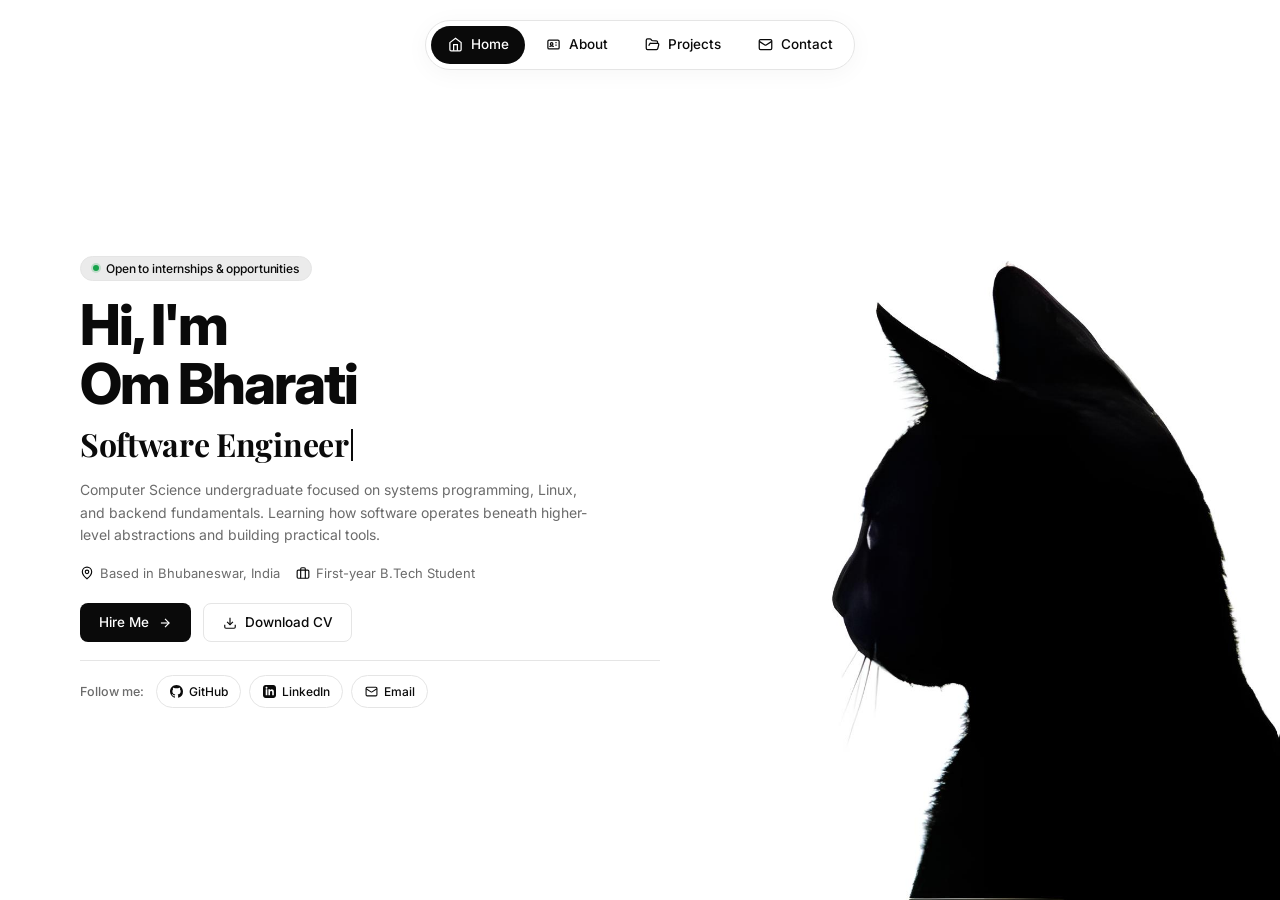
==== index.html @ ae01ddd7 "Redesign portfolio with minimal aesthetic and dedicated project pages" ====
<!DOCTYPE html>
<html lang="en">
<head>
    <meta charset="UTF-8">
    <meta name="viewport" content="width=device-width, initial-scale=1.0">
    <title>Om Bharati - Software Engineering Student</title>
    <meta name="description" content="Personal portfolio of Om Bharati, a Computer Science undergraduate focused on systems engineering, Linux, and backend fundamentals.">
    
    <!-- Google Fonts: Inter & Playfair Display -->
    <link rel="preconnect" href="https://fonts.googleapis.com">
    <link rel="preconnect" href="https://fonts.gstatic.com" crossorigin>
    <link href="https://fonts.googleapis.com/css2?family=Inter:wght@400;500;600;700;800&family=Playfair+Display:ital,wght@0,600;0,700;1,600;1,700&display=swap" rel="stylesheet">
    
    <!-- Favicon -->
    <link rel="icon" href="data:image/svg+xml,<svg xmlns=%22http://www.w3.org/2000/svg%22 viewBox=%220 0 32 32%22><rect width=%2232%22 height=%2232%22 rx=%226%22 fill=%22%230a0a0a%22/><text x=%2216%22 y=%2222%22 font-family=%22sans-serif%22 font-size=%2218%22 font-weight=%22bold%22 fill=%22%23ffffff%22 text-anchor=%22middle%22>O</text></svg>">
    
    <link rel="stylesheet" href="style.css">
    <script src="script.js" defer></script>
</head>
<body class="home-page">

    <!-- Floating Pill Navigation -->
    <header class="site-nav-wrapper">
        <nav class="site-nav" aria-label="Main Navigation">
            <a href="index.html" class="nav-link active" aria-current="page">
                <span class="nav-icon" aria-hidden="true">
                    <!-- Home icon -->
                    <svg viewBox="0 0 24 24"><path d="m3 9 9-7 9 7v11a2 2 0 0 1-2 2H5a2 2 0 0 1-2-2z"/><polyline points="9 22 9 12 15 12 15 22"/></svg>
                </span>
                <span class="nav-label">Home</span>
            </a>
            <a href="about.html" class="nav-link">
                <span class="nav-icon" aria-hidden="true">
                    <!-- ID Card icon -->
                    <svg viewBox="0 0 24 24"><rect width="18" height="14" x="3" y="5" rx="2"/><circle cx="9" cy="11" r="2"/><path d="M15 9h2"/><path d="M15 13h2"/><path d="M6 16c0-1.5 1.5-2 3-2s3 .5 3 2"/></svg>
                </span>
                <span class="nav-label">About</span>
            </a>
            <a href="projects.html" class="nav-link">
                <span class="nav-icon" aria-hidden="true">
                    <!-- Folder Open icon -->
                    <svg viewBox="0 0 24 24"><path d="m6 14 1.45-2.9A2 2 0 0 1 9.24 10H20a2 2 0 0 1 1.94 2.5l-1.55 6a2 2 0 0 1-1.94 1.5H4a2 2 0 0 1-2-2V5c0-1.1.9-2 2-2h3.93a2 2 0 0 1 1.66.9l.82 1.2a2 2 0 0 0 1.66.9H18a2 2 0 0 1 2 2v2"/></svg>
                </span>
                <span class="nav-label">Projects</span>
            </a>
            <a href="contact.html" class="nav-link">
                <span class="nav-icon" aria-hidden="true">
                    <!-- Mail icon -->
                    <svg viewBox="0 0 24 24"><rect width="20" height="16" x="2" y="4" rx="2"/><path d="m22 7-8.97 5.7a1.94 1.94 0 0 1-2.06 0L2 7"/></svg>
                </span>
                <span class="nav-label">Contact</span>
            </a>
        </nav>
    </header>

    <!-- Main Single Viewport Container -->
    <main class="viewport-page">
        <div class="viewport-inner">
            <div class="home-layout">
                
                <!-- Home Content (Left Column) -->
                <div class="home-left fade-in">
                    <!-- 1. Small Gray Pill Badge with tiny status dot -->
                    <div class="pill-badge">
                        <span class="status-dot" aria-hidden="true"></span>
                        <span>Open to internships &amp; opportunities</span>
                    </div>

                    <!-- 2. Huge Bold Heading broken across two lines -->
                    <h1 class="home-title">
                        Hi, I'm<br>Om Bharati
                    </h1>

                    <!-- 3. Serif Subtitle with Blinking Cursor & Typewriter Effect -->
                    <div class="home-subtitle-wrapper">
                        <div class="home-subtitle">
                            <span id="typewriter-text">Software Engineering Student</span><span class="cursor" aria-hidden="true"></span>
                        </div>
                    </div>

                    <!-- 4. Short Muted Paragraph (2 lines) about what he does -->
                    <p class="home-bio">
                        Computer Science undergraduate focused on systems programming, Linux, and backend fundamentals. Learning how software operates beneath higher-level abstractions and building practical tools.
                    </p>

                    <!-- 5. Meta Row with small icons -->
                    <div class="meta-row">
                        <div class="meta-item">
                            <span class="meta-icon" aria-hidden="true">
                                <!-- Map Pin -->
                                <svg viewBox="0 0 24 24"><path d="M20 10c0 6-8 12-8 12s-8-6-8-12a8 8 0 0 1 16 0Z"/><circle cx="12" cy="10" r="3"/></svg>
                            </span>
                            <span>Based in Bhubaneswar, India</span>
                        </div>
                        <div class="meta-item">
                            <span class="meta-icon" aria-hidden="true">
                                <!-- Briefcase -->
                                <svg viewBox="0 0 24 24"><rect width="20" height="14" x="2" y="7" rx="2"/><path d="M16 21V5a2 2 0 0 0-2-2h-4a2 2 0 0 0-2 2v16"/></svg>
                            </span>
                            <span>First-year B.Tech Student</span>
                        </div>
                    </div>

                    <!-- 6. Two Action Buttons -->
                    <div class="cta-row">
                        <a href="contact.html" class="btn btn-primary">
                            <span>Hire Me</span>
                            <span class="btn-icon" aria-hidden="true">
                                <!-- Arrow right -->
                                <svg viewBox="0 0 24 24"><path d="M5 12h14"/><path d="m12 5 7 7-7 7"/></svg>
                            </span>
                        </a>
                        <a href="assets/resume.pdf" class="btn btn-secondary" download="Om_Bharati_Resume.pdf">
                            <span class="btn-icon" aria-hidden="true">
                                <!-- Download -->
                                <svg viewBox="0 0 24 24"><path d="M21 15v4a2 2 0 0 1-2 2H5a2 2 0 0 1-2-2v-4"/><polyline points="7 10 12 15 17 10"/><line x1="12" x2="12" y1="15" y2="3"/></svg>
                            </span>
                            <span>Download CV</span>
                        </a>
                    </div>

                    <!-- 7. Thin Divider Line -->
                    <hr class="divider-line home-divider">

                    <!-- Follow Me Social Links -->
                    <div class="social-row">
                        <span class="social-label">Follow me:</span>
                        <div class="social-links-list">
                            <a href="https://github.com/ombharati" class="social-link-pill" target="_blank" rel="noopener noreferrer" aria-label="GitHub profile">
                                <span class="social-link-icon">
                                    <svg viewBox="0 0 24 24"><path d="M12 0C5.37 0 0 5.37 0 12c0 5.31 3.435 9.795 8.205 11.385.6.105.825-.255.825-.57 0-.285-.015-1.23-.015-2.235-3.015.555-3.795-.735-4.035-1.41-.135-.345-.72-1.41-1.23-1.695-.42-.225-1.02-.78-.015-.795.945-.015 1.62.87 1.845 1.23 1.08 1.815 2.805 1.305 3.495.99.105-.78.42-1.305.765-1.605-2.67-.3-5.46-1.335-5.46-5.925 0-1.305.465-2.385 1.23-3.225-.12-.3-.54-1.53.12-3.18 0 0 1.005-.315 3.3 1.23.96-.27 1.98-.405 3-.405s2.04.135 3 .405c2.295-1.56 3.3-1.23 3.3-1.23.66 1.65.24 2.88.12 3.18.765.84 1.23 1.905 1.23 3.225 0 4.605-2.805 5.625-5.475 5.925.435.375.81 1.095.81 2.22 0 1.605-.015 2.895-.015 3.3 0 .315.225.69.825.57A12.02 12.02 0 0 0 24 12c0-6.63-5.37-12-12-12z"/></svg>
                                </span>
                                <span>GitHub</span>
                            </a>
                            <a href="https://www.linkedin.com/in/om-bharati5/" class="social-link-pill" target="_blank" rel="noopener noreferrer" aria-label="LinkedIn profile">
                                <span class="social-link-icon">
                                    <svg viewBox="0 0 24 24"><path d="M19 0h-14c-2.761 0-5 2.239-5 5v14c0 2.761 2.239 5 5 5h14c2.762 0 5-2.239 5-5v-14c0-2.761-2.238-5-5-5zm-11 19h-3v-11h3v11zm-1.5-12.268c-.966 0-1.75-.79-1.75-1.764s.784-1.764 1.75-1.764 1.75.79 1.75 1.764-.783 1.764-1.75 1.764zm13.5 12.268h-3v-5.604c0-3.368-4-3.113-4 0v5.604h-3v-11h3v1.765c1.396-2.586 7-2.777 7 2.476v6.759z"/></svg>
                                </span>
                                <span>LinkedIn</span>
                            </a>
                            <a href="mailto:i.ombharati@gmail.com" class="social-link-pill" aria-label="Email Om Bharati">
                                <span class="social-link-icon stroke-svg">
                                    <svg viewBox="0 0 24 24"><rect width="20" height="16" x="2" y="4" rx="2"/><path d="m22 7-8.97 5.7a1.94 1.94 0 0 1-2.06 0L2 7"/></svg>
                                </span>
                                <span>Email</span>
                            </a>
                        </div>
                    </div>
                </div>

            </div>
        </div>
    </main>

</body>
</html>
---- style.css ----
/* ==========================================================================
   Om Bharati - Minimal Developer Portfolio
   Design System & Global Stylesheet
   No em dashes used. WCAG AA compliant contrast.
   ========================================================================== */

:root {
    --bg: #fafafa;
    --bg-card: #ffffff;
    --text: #0a0a0a;
    --text-muted: #6b6b6b;
    --pill-bg: #ebebeb;
    --pill-hover: #e0e0e0;
    --border: #e5e5e5;
    --border-subtle: #f0f0f0;
    --btn-primary-bg: #0a0a0a;
    --btn-primary-hover: #262626;
    --btn-primary-text: #ffffff;
    --btn-secondary-bg: #ffffff;
    --btn-secondary-hover: #f4f4f4;
    --btn-secondary-text: #0a0a0a;
    --font-sans: 'Inter', -apple-system, BlinkMacSystemFont, 'Segoe UI', Roboto, Helvetica, Arial, sans-serif;
    --font-serif: 'Playfair Display', Georgia, Cambria, 'Times New Roman', serif;
    --radius-sm: 8px;
    --radius-md: 12px;
    --radius-lg: 16px;
    --radius-pill: 999px;
    --shadow-soft: 0 4px 24px rgba(0, 0, 0, 0.04);
    --shadow-card: 0 2px 12px rgba(0, 0, 0, 0.03);
    --shadow-card-hover: 0 8px 24px rgba(0, 0, 0, 0.06);
    --nav-height: 52px;
    --transition: 0.18s cubic-bezier(0.16, 1, 0.3, 1);
}

*, *::before, *::after {
    box-sizing: border-box;
    margin: 0;
    padding: 0;
}

html {
    font-size: 15px;
    scroll-behavior: smooth;
    -webkit-font-smoothing: antialiased;
    -moz-osx-font-smoothing: grayscale;
}

body {
    font-family: var(--font-sans);
    background-color: var(--bg);
    color: var(--text);
    line-height: 1.6;
    min-height: 100vh;
    overflow-x: hidden;
}

/* Background image for home page only */
body.home-page {
    background-image: url('cat.jpeg');
    background-size: cover;
    background-position: right center;
    background-attachment: fixed;
    background-repeat: no-repeat;
    background-color: #ffffff;
}

/* Focus styles for keyboard accessibility */
a:focus-visible, button:focus-visible, input:focus-visible, textarea:focus-visible {
    outline: 2px solid var(--text);
    outline-offset: 2px;
}

/* ==========================================================================
   Shared Floating Navbar
   ========================================================================== */

.site-nav-wrapper {
    position: fixed;
    top: 20px;
    left: 0;
    right: 0;
    display: flex;
    justify-content: center;
    z-index: 100;
    pointer-events: none;
    padding: 0 16px;
}

.site-nav {
    pointer-events: auto;
    display: inline-flex;
    align-items: center;
    background: #ffffff;
    border: 1px solid var(--border);
    border-radius: var(--radius-pill);
    padding: 5px;
    box-shadow: var(--shadow-soft);
    gap: 4px;
}

.nav-link {
    display: inline-flex;
    align-items: center;
    gap: 8px;
    padding: 8px 16px;
    border-radius: var(--radius-pill);
    font-size: 13.5px;
    font-weight: 500;
    color: var(--text);
    text-decoration: none;
    transition: background-color var(--transition), color var(--transition), transform var(--transition);
    white-space: nowrap;
}

.nav-link:hover {
    background-color: var(--pill-bg);
}

.nav-link.active {
    background-color: var(--btn-primary-bg);
    color: var(--btn-primary-text);
}

.nav-link.active:hover {
    background-color: var(--btn-primary-hover);
}

.nav-icon {
    display: inline-flex;
    align-items: center;
    justify-content: center;
    width: 16px;
    height: 16px;
    flex-shrink: 0;
}

.nav-icon svg {
    width: 15px;
    height: 15px;
    stroke: currentColor;
    stroke-width: 2;
    fill: none;
}

/* ==========================================================================
   Viewport Page Container (Single Viewport for Home, About, Projects, Contact)
   ========================================================================== */

.viewport-page {
    position: relative;
    z-index: 2;
    height: 100vh;
    max-height: 100vh;
    overflow: hidden;
    display: flex;
    flex-direction: column;
    justify-content: center;
    align-items: center;
    padding: calc(var(--nav-height) + 36px) 24px 24px 24px;
    width: 100%;
}

.viewport-inner {
    width: 100%;
    max-width: 1120px;
    margin: 0 auto;
}

/* ==========================================================================
   Standard Scrollable Page Container (For Dedicated Project Pages)
   ========================================================================== */

.scrollable-page {
    position: relative;
    z-index: 2;
    min-height: 100vh;
    padding: calc(var(--nav-height) + 48px) 24px 64px 24px;
    width: 100%;
    display: flex;
    flex-direction: column;
    align-items: center;
}

.content-container {
    width: 100%;
    max-width: 820px;
    margin: 0 auto;
}

/* ==========================================================================
   Buttons and Pills
   ========================================================================== */

.btn {
    display: inline-flex;
    align-items: center;
    justify-content: center;
    gap: 8px;
    padding: 9px 18px;
    border-radius: var(--radius-sm);
    font-size: 13.5px;
    font-weight: 500;
    text-decoration: none;
    cursor: pointer;
    transition: background-color var(--transition), border-color var(--transition), color var(--transition), transform var(--transition);
    border: 1px solid transparent;
    line-height: 1.4;
    white-space: nowrap;
}

.btn-primary {
    background-color: var(--btn-primary-bg);
    color: var(--btn-primary-text);
}

.btn-primary:hover {
    background-color: var(--btn-primary-hover);
    transform: translateY(-1px);
}

.btn-secondary {
    background-color: var(--btn-secondary-bg);
    color: var(--btn-secondary-text);
    border-color: var(--border);
}

.btn-secondary:hover {
    background-color: var(--btn-secondary-hover);
    border-color: #d1d1d1;
    transform: translateY(-1px);
}

.btn-sm {
    padding: 6px 14px;
    font-size: 12.5px;
}

.btn-icon {
    display: inline-flex;
    align-items: center;
    justify-content: center;
    width: 15px;
    height: 15px;
}

.btn-icon svg {
    width: 14px;
    height: 14px;
    stroke: currentColor;
    stroke-width: 2;
    fill: none;
}

.pill-badge {
    display: inline-flex;
    align-items: center;
    gap: 7px;
    background-color: var(--pill-bg);
    color: var(--text);
    padding: 4px 12px;
    border-radius: var(--radius-pill);
    font-size: 12px;
    font-weight: 500;
    line-height: 1.3;
    letter-spacing: -0.01em;
    border: 1px solid var(--border);
}

.pill-tag {
    display: inline-flex;
    align-items: center;
    background-color: var(--pill-bg);
    color: var(--text);
    padding: 3px 10px;
    border-radius: var(--radius-pill);
    font-size: 11.5px;
    font-weight: 500;
    border: 1px solid transparent;
}

.status-dot {
    width: 6px;
    height: 6px;
    border-radius: 50%;
    background-color: #16a34a;
    box-shadow: 0 0 0 2px rgba(22, 163, 74, 0.2);
}

.divider-line {
    border: none;
    height: 1px;
    background-color: var(--border);
    width: 100%;
}

/* ==========================================================================
   Page 1: Home
   ========================================================================== */

.home-layout {
    display: flex;
    justify-content: flex-start;
    align-items: center;
    width: 100%;
}

.home-left {
    max-width: 580px;
    width: 100%;
    display: flex;
    flex-direction: column;
    align-items: flex-start;
}

.home-title {
    font-size: clamp(38px, 4.4vw, 62px);
    font-weight: 800;
    line-height: 1.05;
    letter-spacing: -0.035em;
    color: var(--text);
    margin: 14px 0 10px 0;
}

.home-subtitle-wrapper {
    margin-bottom: 14px;
    min-height: 42px;
    display: flex;
    align-items: center;
}

.home-subtitle {
    font-family: var(--font-serif);
    font-size: clamp(22px, 2.5vw, 32px);
    font-weight: 700;
    color: var(--text);
    letter-spacing: -0.01em;
    line-height: 1.25;
}

.cursor {
    display: inline-block;
    width: 2.5px;
    height: 1em;
    background-color: var(--text);
    margin-left: 2px;
    vertical-align: -0.1em;
    animation: blink 1s step-end infinite;
}

@keyframes blink {
    0%, 100% { opacity: 1; }
    50% { opacity: 0; }
}

.home-bio {
    font-size: 14px;
    line-height: 1.6;
    color: var(--text-muted);
    margin-bottom: 16px;
    max-width: 520px;
}

.meta-row {
    display: flex;
    flex-wrap: wrap;
    gap: 16px;
    margin-bottom: 20px;
    font-size: 13px;
    color: var(--text-muted);
}

.meta-item {
    display: inline-flex;
    align-items: center;
    gap: 6px;
}

.meta-icon {
    display: inline-flex;
    align-items: center;
    color: var(--text);
}

.meta-icon svg {
    width: 14px;
    height: 14px;
    stroke: currentColor;
    stroke-width: 2;
    fill: none;
}

.cta-row {
    display: flex;
    gap: 12px;
    align-items: center;
    margin-bottom: 18px;
}

.home-divider {
    margin: 0 0 14px 0;
}

.social-row {
    display: flex;
    align-items: center;
    gap: 12px;
}

.social-label {
    font-size: 12.5px;
    font-weight: 500;
    color: var(--text-muted);
}

.social-links-list {
    display: flex;
    gap: 8px;
    align-items: center;
}

.social-link-pill {
    display: inline-flex;
    align-items: center;
    gap: 6px;
    padding: 6px 12px;
    background: #ffffff;
    border: 1px solid var(--border);
    border-radius: var(--radius-pill);
    color: var(--text);
    text-decoration: none;
    font-size: 12px;
    font-weight: 500;
    transition: background-color var(--transition), border-color var(--transition), transform var(--transition);
}

.social-link-pill:hover {
    background-color: var(--pill-bg);
    border-color: #d1d1d1;
    transform: translateY(-1px);
}

.social-link-icon {
    display: inline-flex;
    align-items: center;
    justify-content: center;
    width: 14px;
    height: 14px;
}

.social-link-icon svg {
    width: 13px;
    height: 13px;
    fill: currentColor;
}

.social-link-icon.stroke-svg svg {
    fill: none;
    stroke: currentColor;
    stroke-width: 2;
}



/* ==========================================================================
   Page 2: About (Single Viewport Layout)
   ========================================================================== */

.about-header {
    margin-bottom: 20px;
    text-align: left;
}

.page-title {
    font-size: clamp(32px, 3.8vw, 48px);
    font-weight: 800;
    letter-spacing: -0.03em;
    line-height: 1.1;
    color: var(--text);
    margin: 8px 0 4px 0;
}

.page-subtitle {
    font-family: var(--font-serif);
    font-size: clamp(18px, 2vw, 24px);
    font-weight: 700;
    color: var(--text-muted);
    letter-spacing: -0.01em;
}

.about-grid {
    display: grid;
    grid-template-columns: 1.1fr 0.9fr;
    gap: 32px;
    align-items: stretch;
}

.about-card {
    background: var(--bg-card);
    border: 1px solid var(--border);
    border-radius: var(--radius-md);
    padding: 22px 26px;
    box-shadow: var(--shadow-card);
    display: flex;
    flex-direction: column;
    justify-content: space-between;
}

.about-card-section {
    margin-bottom: 16px;
}

.about-card-section:last-child {
    margin-bottom: 0;
}

.section-label {
    font-size: 11px;
    font-weight: 700;
    text-transform: uppercase;
    letter-spacing: 0.06em;
    color: var(--text-muted);
    margin-bottom: 6px;
}

.about-text {
    font-size: 13.5px;
    line-height: 1.55;
    color: var(--text-muted);
}

.education-block {
    display: flex;
    flex-direction: column;
    gap: 2px;
}

.education-title {
    font-size: 14px;
    font-weight: 600;
    color: var(--text);
}

.education-inst {
    font-size: 13px;
    color: var(--text-muted);
}

.education-meta {
    font-size: 12px;
    color: #888888;
}

.highlights-list {
    list-style: none;
    display: flex;
    flex-direction: column;
    gap: 6px;
}

.highlight-item {
    font-size: 12.5px;
    color: var(--text-muted);
    position: relative;
    padding-left: 14px;
    line-height: 1.45;
}

.highlight-item::before {
    content: "";
    position: absolute;
    left: 0;
    top: 7px;
    width: 4px;
    height: 4px;
    border-radius: 50%;
    background-color: var(--text);
}

.skills-wrapper {
    display: flex;
    flex-direction: column;
    gap: 14px;
}

.skills-group {
    display: flex;
    flex-direction: column;
    gap: 6px;
}

.skills-pills {
    display: flex;
    flex-wrap: wrap;
    gap: 6px;
}

/* ==========================================================================
   Page 3: Projects Index (Single Viewport Layout)
   ========================================================================== */

.projects-header {
    margin-bottom: 18px;
    text-align: left;
}

.projects-grid {
    display: grid;
    grid-template-columns: repeat(3, 1fr);
    gap: 16px;
    align-items: stretch;
}

.project-card {
    background: var(--bg-card);
    border: 1px solid var(--border);
    border-radius: var(--radius-md);
    padding: 18px 20px;
    box-shadow: var(--shadow-card);
    display: flex;
    flex-direction: column;
    justify-content: space-between;
    text-decoration: none;
    color: inherit;
    transition: transform var(--transition), box-shadow var(--transition), border-color var(--transition);
    position: relative;
}

.project-card:hover {
    transform: translateY(-2px);
    box-shadow: var(--shadow-card-hover);
    border-color: #cecece;
}

.project-card-header {
    display: flex;
    justify-content: space-between;
    align-items: flex-start;
    margin-bottom: 8px;
}

.project-card-title {
    font-size: 16px;
    font-weight: 700;
    color: var(--text);
    letter-spacing: -0.02em;
}

.project-card-arrow {
    display: inline-flex;
    align-items: center;
    justify-content: center;
    width: 24px;
    height: 24px;
    border-radius: var(--radius-pill);
    background: var(--pill-bg);
    color: var(--text);
    transition: background-color var(--transition), transform var(--transition);
}

.project-card-arrow svg {
    width: 13px;
    height: 13px;
    stroke: currentColor;
    stroke-width: 2;
    fill: none;
}

.project-card:hover .project-card-arrow {
    background: var(--btn-primary-bg);
    color: #ffffff;
    transform: translate(2px, -2px);
}

.project-card-desc {
    font-size: 12.5px;
    color: var(--text-muted);
    line-height: 1.5;
    margin-bottom: 14px;
    flex-grow: 1;
}

.project-card-footer {
    display: flex;
    flex-wrap: wrap;
    gap: 5px;
}

/* ==========================================================================
   Page 4: Dedicated Project Detail Pages
   ========================================================================== */

.back-link {
    display: inline-flex;
    align-items: center;
    gap: 6px;
    font-size: 13px;
    font-weight: 500;
    color: var(--text-muted);
    text-decoration: none;
    margin-bottom: 24px;
    transition: color var(--transition);
}

.back-link:hover {
    color: var(--text);
}

.back-link svg {
    width: 14px;
    height: 14px;
    stroke: currentColor;
    stroke-width: 2;
    fill: none;
}

.project-detail-header {
    margin-bottom: 28px;
}

.project-detail-title {
    font-size: clamp(34px, 4.2vw, 54px);
    font-weight: 800;
    letter-spacing: -0.03em;
    line-height: 1.05;
    margin-bottom: 8px;
    color: var(--text);
}

.project-detail-tagline {
    font-family: var(--font-serif);
    font-size: clamp(20px, 2.3vw, 28px);
    font-weight: 700;
    color: var(--text-muted);
    margin-bottom: 20px;
}

.project-actions-bar {
    display: flex;
    flex-wrap: wrap;
    align-items: center;
    justify-content: space-between;
    gap: 16px;
    padding-bottom: 20px;
    border-bottom: 1px solid var(--border);
}

.project-tech-pills {
    display: flex;
    flex-wrap: wrap;
    gap: 6px;
}

.project-links-group {
    display: flex;
    gap: 10px;
    align-items: center;
}

.detail-section {
    margin-top: 32px;
}

.detail-section-title {
    font-size: 18px;
    font-weight: 700;
    color: var(--text);
    letter-spacing: -0.02em;
    margin-bottom: 12px;
}

.detail-paragraph {
    font-size: 14.5px;
    line-height: 1.65;
    color: var(--text-muted);
    margin-bottom: 14px;
}

.features-list {
    list-style: none;
    display: flex;
    flex-direction: column;
    gap: 10px;
    margin-top: 8px;
}

.feature-bullet {
    display: flex;
    align-items: flex-start;
    gap: 10px;
    font-size: 14px;
    line-height: 1.55;
    color: var(--text-muted);
}

.feature-icon-dot {
    width: 6px;
    height: 6px;
    border-radius: 50%;
    background: var(--text);
    margin-top: 8px;
    flex-shrink: 0;
}

.tech-table {
    width: 100%;
    border-collapse: collapse;
    margin-top: 12px;
    font-size: 13.5px;
    background: #ffffff;
    border: 1px solid var(--border);
    border-radius: var(--radius-sm);
    overflow: hidden;
}

.tech-table th, .tech-table td {
    padding: 10px 14px;
    text-align: left;
    border-bottom: 1px solid var(--border);
}

.tech-table th {
    background: #f8f8f8;
    font-weight: 600;
    font-size: 12.5px;
    color: var(--text);
}

.tech-table tr:last-child td {
    border-bottom: none;
}

.tech-table td:first-child {
    font-weight: 600;
    color: var(--text);
    white-space: nowrap;
    width: 25%;
}

.tech-table td:last-child {
    color: var(--text-muted);
}

.project-nav-footer {
    display: flex;
    justify-content: space-between;
    align-items: center;
    margin-top: 48px;
    padding-top: 24px;
    border-top: 1px solid var(--border);
}

.project-nav-btn {
    display: inline-flex;
    align-items: center;
    gap: 8px;
    font-size: 13px;
    font-weight: 500;
    color: var(--text-muted);
    text-decoration: none;
    transition: color var(--transition);
}

.project-nav-btn:hover {
    color: var(--text);
}

/* ==========================================================================
   Page 5: Contact (Single Viewport Layout)
   ========================================================================== */

.contact-header {
    margin-bottom: 20px;
    text-align: left;
}

.contact-grid {
    display: grid;
    grid-template-columns: 1fr 1fr;
    gap: 32px;
    align-items: stretch;
}

.contact-card {
    background: var(--bg-card);
    border: 1px solid var(--border);
    border-radius: var(--radius-md);
    padding: 24px 28px;
    box-shadow: var(--shadow-card);
    display: flex;
    flex-direction: column;
    justify-content: space-between;
}

.contact-info-list {
    display: flex;
    flex-direction: column;
    gap: 14px;
    margin-bottom: 20px;
}

.contact-info-item {
    display: flex;
    align-items: center;
    gap: 12px;
    text-decoration: none;
    color: inherit;
    padding: 8px 12px;
    border-radius: var(--radius-sm);
    border: 1px solid var(--border);
    background: #ffffff;
    transition: background-color var(--transition), border-color var(--transition);
}

.contact-info-item:hover {
    background-color: var(--pill-bg);
    border-color: #d1d1d1;
}

.contact-info-icon {
    width: 20px;
    height: 20px;
    display: inline-flex;
    align-items: center;
    justify-content: center;
    color: var(--text);
    flex-shrink: 0;
}

.contact-info-icon svg {
    width: 17px;
    height: 17px;
    stroke: currentColor;
    stroke-width: 2;
    fill: none;
}

.contact-info-icon.fill-svg svg {
    fill: currentColor;
    stroke: none;
}

.contact-info-meta {
    display: flex;
    flex-direction: column;
}

.contact-info-label {
    font-size: 11px;
    font-weight: 600;
    text-transform: uppercase;
    letter-spacing: 0.05em;
    color: var(--text-muted);
}

.contact-info-val {
    font-size: 13.5px;
    font-weight: 500;
    color: var(--text);
}

.form-group {
    margin-bottom: 12px;
}

.form-label {
    display: block;
    font-size: 11.5px;
    font-weight: 600;
    text-transform: uppercase;
    letter-spacing: 0.05em;
    color: var(--text-muted);
    margin-bottom: 5px;
}

.form-input, .form-textarea {
    width: 100%;
    padding: 9px 12px;
    border-radius: var(--radius-sm);
    border: 1px solid var(--border);
    background: #ffffff;
    font-family: var(--font-sans);
    font-size: 13.5px;
    color: var(--text);
    transition: border-color var(--transition);
}

.form-input:focus, .form-textarea:focus {
    border-color: var(--text);
    outline: none;
}

.form-textarea {
    resize: none;
    height: 72px;
}

.form-note {
    font-size: 11.5px;
    color: var(--text-muted);
    margin-top: 8px;
}

/* ==========================================================================
   Animations & Transitions
   ========================================================================== */

.fade-in {
    animation: fadeIn 0.4s ease forwards;
}

@keyframes fadeIn {
    from {
        opacity: 0;
        transform: translateY(8px);
    }
    to {
        opacity: 1;
        transform: translateY(0);
    }
}

/* ==========================================================================
   Responsive Adaptations
   ========================================================================== */

@media (max-width: 960px), (max-height: 680px) {
    .viewport-page {
        height: auto;
        min-height: 100vh;
        max-height: none;
        overflow-y: auto;
        padding-top: 86px;
        padding-bottom: 48px;
    }

    .home-left {
        max-width: 100%;
    }

    .about-grid {
        grid-template-columns: 1fr;
        gap: 20px;
    }

    .projects-grid {
        grid-template-columns: repeat(2, 1fr);
    }

    .contact-grid {
        grid-template-columns: 1fr;
        gap: 20px;
    }
}

@media (max-width: 640px) {
    .site-nav {
        padding: 4px;
        gap: 2px;
    }

    .nav-link {
        padding: 7px 11px;
        font-size: 12px;
    }

    .nav-label {
        display: none;
    }

    .nav-icon {
        width: 16px;
        height: 16px;
    }

    .projects-grid {
        grid-template-columns: 1fr;
    }

    .cta-row {
        flex-direction: column;
        align-items: stretch;
    }

    .btn {
        width: 100%;
    }

    .social-row {
        flex-direction: column;
        align-items: flex-start;
        gap: 8px;
    }

    .project-actions-bar {
        flex-direction: column;
        align-items: flex-start;
    }
}
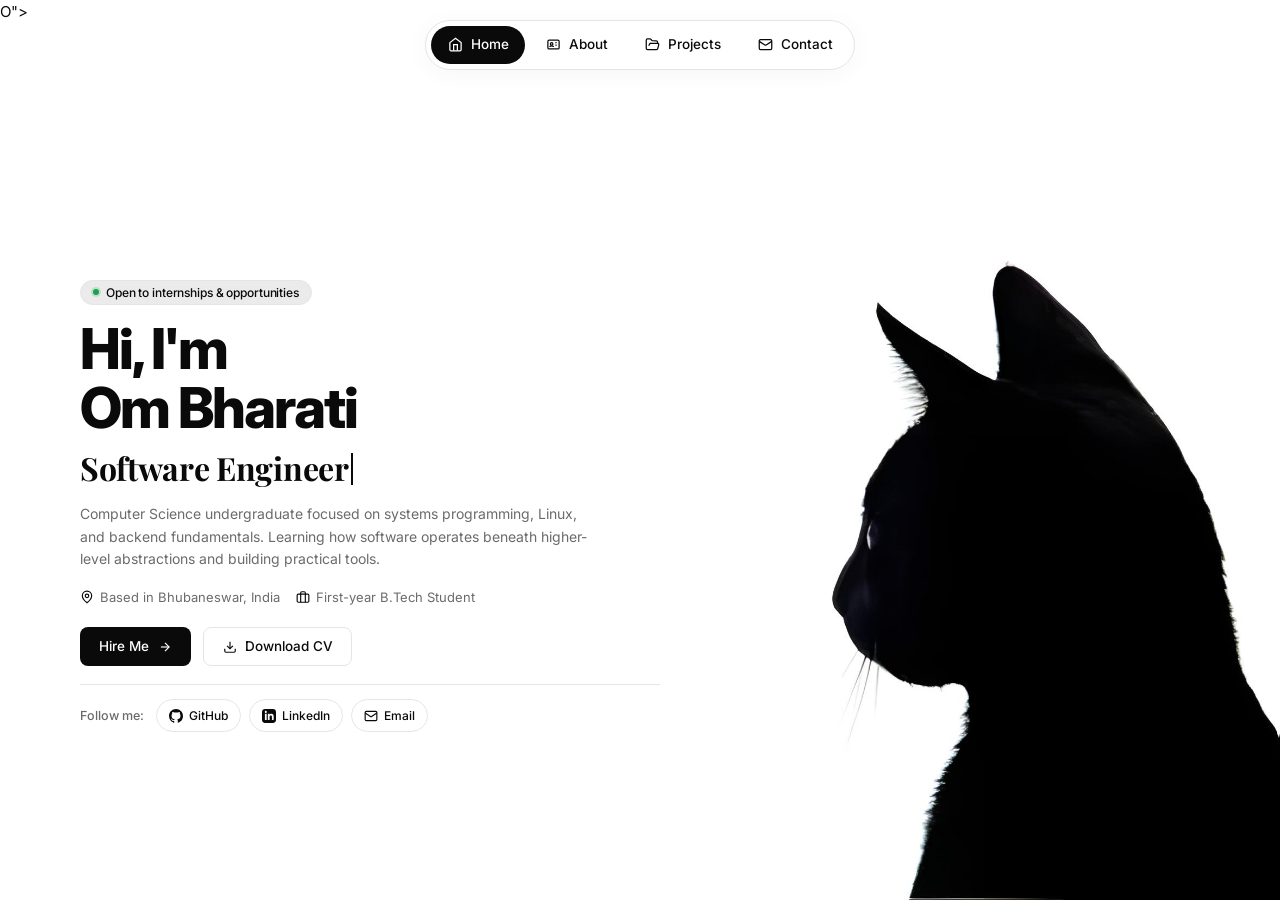
==== commit d86d4ec6: "Add explicit SVG dimensions, cache-busting, and critical inline styles" ====
--- a/index.html
+++ b/index.html
@@ -12,10 +12,16 @@
     <link href="https://fonts.googleapis.com/css2?family=Inter:wght@400;500;600;700;800&family=Playfair+Display:ital,wght@0,600;0,700;1,600;1,700&display=swap" rel="stylesheet">
     
     <!-- Favicon -->
-    <link rel="icon" href="data:image/svg+xml,<svg xmlns=%22http://www.w3.org/2000/svg%22 viewBox=%220 0 32 32%22><rect width=%2232%22 height=%2232%22 rx=%226%22 fill=%22%230a0a0a%22/><text x=%2216%22 y=%2222%22 font-family=%22sans-serif%22 font-size=%2218%22 font-weight=%22bold%22 fill=%22%23ffffff%22 text-anchor=%22middle%22>O</text></svg>">
+    <link rel="icon" href="data:image/svg+xml,<svg width="15" height="15" xmlns=%22http://www.w3.org/2000/svg%22 viewBox=%220 0 32 32%22><rect width=%2232%22 height=%2232%22 rx=%226%22 fill=%22%230a0a0a%22/><text x=%2216%22 y=%2222%22 font-family=%22sans-serif%22 font-size=%2218%22 font-weight=%22bold%22 fill=%22%23ffffff%22 text-anchor=%22middle%22>O</text></svg>">
     
-    <link rel="stylesheet" href="style.css">
-    <script src="script.js" defer></script>
+    <link rel="stylesheet" href="style.css?v=2">
+    <script src="script.js?v=2" defer></script>
+    <style>
+        body { background-color: #fafafa; color: #0a0a0a; margin: 0; }
+        svg { max-width: 100%; display: inline-block; vertical-align: middle; }
+        .nav-icon svg { width: 15px; height: 15px; }
+        .meta-icon svg, .btn-icon svg, .social-link-icon svg, .project-card-arrow svg { width: 14px; height: 14px; }
+    </style>
 </head>
 <body class="home-page">
 
@@ -25,28 +31,28 @@
             <a href="index.html" class="nav-link active" aria-current="page">
                 <span class="nav-icon" aria-hidden="true">
                     <!-- Home icon -->
-                    <svg viewBox="0 0 24 24"><path d="m3 9 9-7 9 7v11a2 2 0 0 1-2 2H5a2 2 0 0 1-2-2z"/><polyline points="9 22 9 12 15 12 15 22"/></svg>
+                    <svg width="15" height="15" viewBox="0 0 24 24"><path d="m3 9 9-7 9 7v11a2 2 0 0 1-2 2H5a2 2 0 0 1-2-2z"/><polyline points="9 22 9 12 15 12 15 22"/></svg>
                 </span>
                 <span class="nav-label">Home</span>
             </a>
             <a href="about.html" class="nav-link">
                 <span class="nav-icon" aria-hidden="true">
                     <!-- ID Card icon -->
-                    <svg viewBox="0 0 24 24"><rect width="18" height="14" x="3" y="5" rx="2"/><circle cx="9" cy="11" r="2"/><path d="M15 9h2"/><path d="M15 13h2"/><path d="M6 16c0-1.5 1.5-2 3-2s3 .5 3 2"/></svg>
+                    <svg width="15" height="15" viewBox="0 0 24 24"><rect width="18" height="14" x="3" y="5" rx="2"/><circle cx="9" cy="11" r="2"/><path d="M15 9h2"/><path d="M15 13h2"/><path d="M6 16c0-1.5 1.5-2 3-2s3 .5 3 2"/></svg>
                 </span>
                 <span class="nav-label">About</span>
             </a>
             <a href="projects.html" class="nav-link">
                 <span class="nav-icon" aria-hidden="true">
                     <!-- Folder Open icon -->
-                    <svg viewBox="0 0 24 24"><path d="m6 14 1.45-2.9A2 2 0 0 1 9.24 10H20a2 2 0 0 1 1.94 2.5l-1.55 6a2 2 0 0 1-1.94 1.5H4a2 2 0 0 1-2-2V5c0-1.1.9-2 2-2h3.93a2 2 0 0 1 1.66.9l.82 1.2a2 2 0 0 0 1.66.9H18a2 2 0 0 1 2 2v2"/></svg>
+                    <svg width="15" height="15" viewBox="0 0 24 24"><path d="m6 14 1.45-2.9A2 2 0 0 1 9.24 10H20a2 2 0 0 1 1.94 2.5l-1.55 6a2 2 0 0 1-1.94 1.5H4a2 2 0 0 1-2-2V5c0-1.1.9-2 2-2h3.93a2 2 0 0 1 1.66.9l.82 1.2a2 2 0 0 0 1.66.9H18a2 2 0 0 1 2 2v2"/></svg>
                 </span>
                 <span class="nav-label">Projects</span>
             </a>
             <a href="contact.html" class="nav-link">
                 <span class="nav-icon" aria-hidden="true">
                     <!-- Mail icon -->
-                    <svg viewBox="0 0 24 24"><rect width="20" height="16" x="2" y="4" rx="2"/><path d="m22 7-8.97 5.7a1.94 1.94 0 0 1-2.06 0L2 7"/></svg>
+                    <svg width="15" height="15" viewBox="0 0 24 24"><rect width="20" height="16" x="2" y="4" rx="2"/><path d="m22 7-8.97 5.7a1.94 1.94 0 0 1-2.06 0L2 7"/></svg>
                 </span>
                 <span class="nav-label">Contact</span>
             </a>
@@ -88,14 +94,14 @@
                         <div class="meta-item">
                             <span class="meta-icon" aria-hidden="true">
                                 <!-- Map Pin -->
-                                <svg viewBox="0 0 24 24"><path d="M20 10c0 6-8 12-8 12s-8-6-8-12a8 8 0 0 1 16 0Z"/><circle cx="12" cy="10" r="3"/></svg>
+                                <svg width="15" height="15" viewBox="0 0 24 24"><path d="M20 10c0 6-8 12-8 12s-8-6-8-12a8 8 0 0 1 16 0Z"/><circle cx="12" cy="10" r="3"/></svg>
                             </span>
                             <span>Based in Bhubaneswar, India</span>
                         </div>
                         <div class="meta-item">
                             <span class="meta-icon" aria-hidden="true">
                                 <!-- Briefcase -->
-                                <svg viewBox="0 0 24 24"><rect width="20" height="14" x="2" y="7" rx="2"/><path d="M16 21V5a2 2 0 0 0-2-2h-4a2 2 0 0 0-2 2v16"/></svg>
+                                <svg width="15" height="15" viewBox="0 0 24 24"><rect width="20" height="14" x="2" y="7" rx="2"/><path d="M16 21V5a2 2 0 0 0-2-2h-4a2 2 0 0 0-2 2v16"/></svg>
                             </span>
                             <span>First-year B.Tech Student</span>
                         </div>
@@ -107,13 +113,13 @@
                             <span>Hire Me</span>
                             <span class="btn-icon" aria-hidden="true">
                                 <!-- Arrow right -->
-                                <svg viewBox="0 0 24 24"><path d="M5 12h14"/><path d="m12 5 7 7-7 7"/></svg>
+                                <svg width="15" height="15" viewBox="0 0 24 24"><path d="M5 12h14"/><path d="m12 5 7 7-7 7"/></svg>
                             </span>
                         </a>
                         <a href="assets/resume.pdf" class="btn btn-secondary" download="Om_Bharati_Resume.pdf">
                             <span class="btn-icon" aria-hidden="true">
                                 <!-- Download -->
-                                <svg viewBox="0 0 24 24"><path d="M21 15v4a2 2 0 0 1-2 2H5a2 2 0 0 1-2-2v-4"/><polyline points="7 10 12 15 17 10"/><line x1="12" x2="12" y1="15" y2="3"/></svg>
+                                <svg width="15" height="15" viewBox="0 0 24 24"><path d="M21 15v4a2 2 0 0 1-2 2H5a2 2 0 0 1-2-2v-4"/><polyline points="7 10 12 15 17 10"/><line x1="12" x2="12" y1="15" y2="3"/></svg>
                             </span>
                             <span>Download CV</span>
                         </a>
@@ -128,19 +134,19 @@
                         <div class="social-links-list">
                             <a href="https://github.com/ombharati" class="social-link-pill" target="_blank" rel="noopener noreferrer" aria-label="GitHub profile">
                                 <span class="social-link-icon">
-                                    <svg viewBox="0 0 24 24"><path d="M12 0C5.37 0 0 5.37 0 12c0 5.31 3.435 9.795 8.205 11.385.6.105.825-.255.825-.57 0-.285-.015-1.23-.015-2.235-3.015.555-3.795-.735-4.035-1.41-.135-.345-.72-1.41-1.23-1.695-.42-.225-1.02-.78-.015-.795.945-.015 1.62.87 1.845 1.23 1.08 1.815 2.805 1.305 3.495.99.105-.78.42-1.305.765-1.605-2.67-.3-5.46-1.335-5.46-5.925 0-1.305.465-2.385 1.23-3.225-.12-.3-.54-1.53.12-3.18 0 0 1.005-.315 3.3 1.23.96-.27 1.98-.405 3-.405s2.04.135 3 .405c2.295-1.56 3.3-1.23 3.3-1.23.66 1.65.24 2.88.12 3.18.765.84 1.23 1.905 1.23 3.225 0 4.605-2.805 5.625-5.475 5.925.435.375.81 1.095.81 2.22 0 1.605-.015 2.895-.015 3.3 0 .315.225.69.825.57A12.02 12.02 0 0 0 24 12c0-6.63-5.37-12-12-12z"/></svg>
+                                    <svg width="15" height="15" viewBox="0 0 24 24"><path d="M12 0C5.37 0 0 5.37 0 12c0 5.31 3.435 9.795 8.205 11.385.6.105.825-.255.825-.57 0-.285-.015-1.23-.015-2.235-3.015.555-3.795-.735-4.035-1.41-.135-.345-.72-1.41-1.23-1.695-.42-.225-1.02-.78-.015-.795.945-.015 1.62.87 1.845 1.23 1.08 1.815 2.805 1.305 3.495.99.105-.78.42-1.305.765-1.605-2.67-.3-5.46-1.335-5.46-5.925 0-1.305.465-2.385 1.23-3.225-.12-.3-.54-1.53.12-3.18 0 0 1.005-.315 3.3 1.23.96-.27 1.98-.405 3-.405s2.04.135 3 .405c2.295-1.56 3.3-1.23 3.3-1.23.66 1.65.24 2.88.12 3.18.765.84 1.23 1.905 1.23 3.225 0 4.605-2.805 5.625-5.475 5.925.435.375.81 1.095.81 2.22 0 1.605-.015 2.895-.015 3.3 0 .315.225.69.825.57A12.02 12.02 0 0 0 24 12c0-6.63-5.37-12-12-12z"/></svg>
                                 </span>
                                 <span>GitHub</span>
                             </a>
                             <a href="https://www.linkedin.com/in/om-bharati5/" class="social-link-pill" target="_blank" rel="noopener noreferrer" aria-label="LinkedIn profile">
                                 <span class="social-link-icon">
-                                    <svg viewBox="0 0 24 24"><path d="M19 0h-14c-2.761 0-5 2.239-5 5v14c0 2.761 2.239 5 5 5h14c2.762 0 5-2.239 5-5v-14c0-2.761-2.238-5-5-5zm-11 19h-3v-11h3v11zm-1.5-12.268c-.966 0-1.75-.79-1.75-1.764s.784-1.764 1.75-1.764 1.75.79 1.75 1.764-.783 1.764-1.75 1.764zm13.5 12.268h-3v-5.604c0-3.368-4-3.113-4 0v5.604h-3v-11h3v1.765c1.396-2.586 7-2.777 7 2.476v6.759z"/></svg>
+                                    <svg width="15" height="15" viewBox="0 0 24 24"><path d="M19 0h-14c-2.761 0-5 2.239-5 5v14c0 2.761 2.239 5 5 5h14c2.762 0 5-2.239 5-5v-14c0-2.761-2.238-5-5-5zm-11 19h-3v-11h3v11zm-1.5-12.268c-.966 0-1.75-.79-1.75-1.764s.784-1.764 1.75-1.764 1.75.79 1.75 1.764-.783 1.764-1.75 1.764zm13.5 12.268h-3v-5.604c0-3.368-4-3.113-4 0v5.604h-3v-11h3v1.765c1.396-2.586 7-2.777 7 2.476v6.759z"/></svg>
                                 </span>
                                 <span>LinkedIn</span>
                             </a>
                             <a href="mailto:i.ombharati@gmail.com" class="social-link-pill" aria-label="Email Om Bharati">
                                 <span class="social-link-icon stroke-svg">
-                                    <svg viewBox="0 0 24 24"><rect width="20" height="16" x="2" y="4" rx="2"/><path d="m22 7-8.97 5.7a1.94 1.94 0 0 1-2.06 0L2 7"/></svg>
+                                    <svg width="15" height="15" viewBox="0 0 24 24"><rect width="20" height="16" x="2" y="4" rx="2"/><path d="m22 7-8.97 5.7a1.94 1.94 0 0 1-2.06 0L2 7"/></svg>
                                 </span>
                                 <span>Email</span>
                             </a>
--- a/style.css
+++ b/style.css
@@ -38,6 +38,11 @@
     padding: 0;
 }
 
+svg {
+    max-width: 100%;
+    vertical-align: middle;
+}
+
 html {
     font-size: 15px;
     scroll-behavior: smooth;
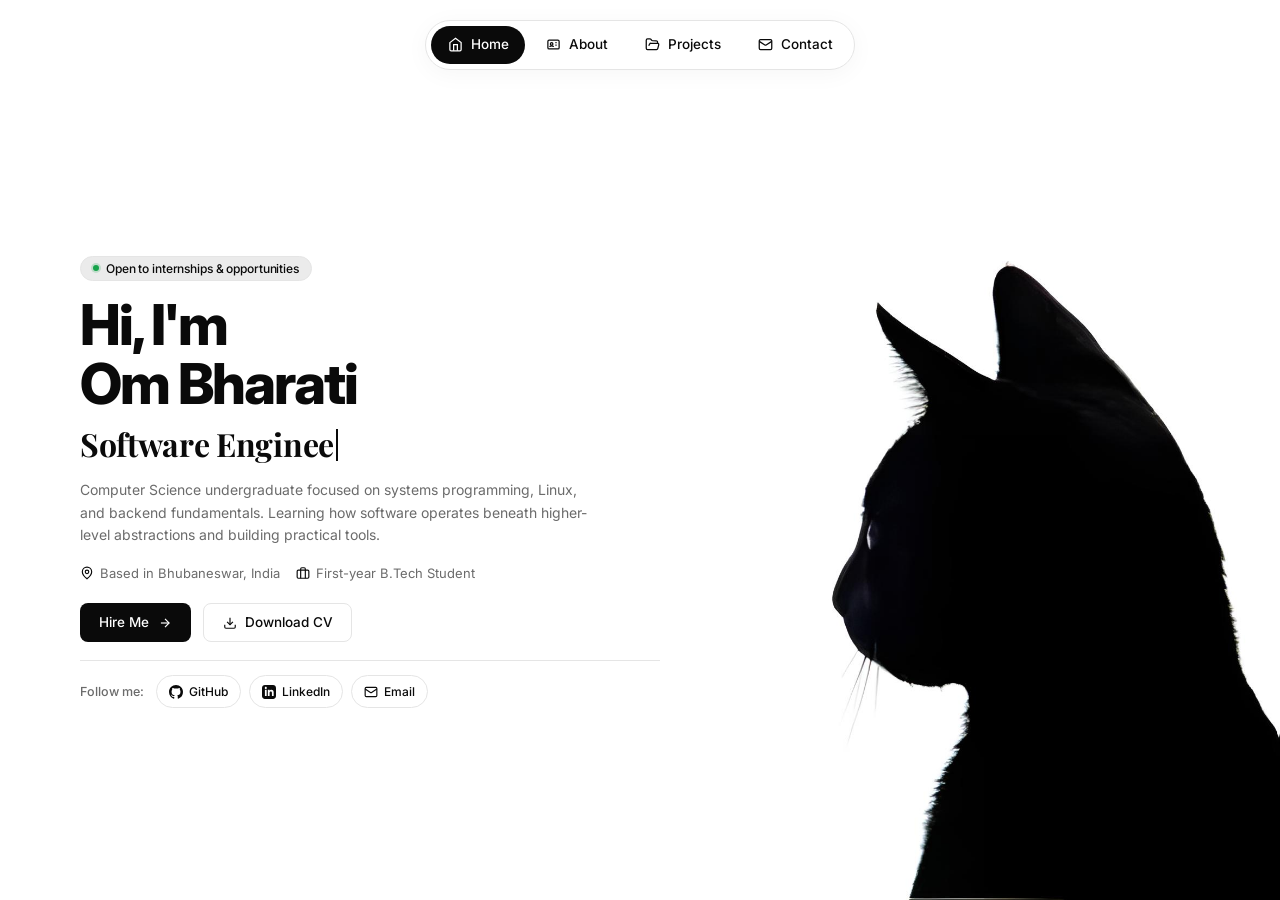
==== commit ef2d6e47: "Fix favicon SVG URL encoding and ensure strict attribute parsing" ====
--- a/index.html
+++ b/index.html
@@ -12,7 +12,7 @@
     <link href="https://fonts.googleapis.com/css2?family=Inter:wght@400;500;600;700;800&family=Playfair+Display:ital,wght@0,600;0,700;1,600;1,700&display=swap" rel="stylesheet">
     
     <!-- Favicon -->
-    <link rel="icon" href="data:image/svg+xml,<svg width="15" height="15" xmlns=%22http://www.w3.org/2000/svg%22 viewBox=%220 0 32 32%22><rect width=%2232%22 height=%2232%22 rx=%226%22 fill=%22%230a0a0a%22/><text x=%2216%22 y=%2222%22 font-family=%22sans-serif%22 font-size=%2218%22 font-weight=%22bold%22 fill=%22%23ffffff%22 text-anchor=%22middle%22>O</text></svg>">
+    <link rel="icon" href="data:image/svg+xml,%3Csvg xmlns='http://www.w3.org/2000/svg' viewBox='0 0 32 32'%3E%3Crect width='32' height='32' rx='6' fill='%230a0a0a'/ %3E%3Ctext x='16' y='22' font-family='sans-serif' font-size='18' font-weight='bold' fill='%23ffffff' text-anchor='middle'%3EO%3C/text%3E%3C/svg%3E">
     
     <link rel="stylesheet" href="style.css?v=2">
     <script src="script.js?v=2" defer></script>
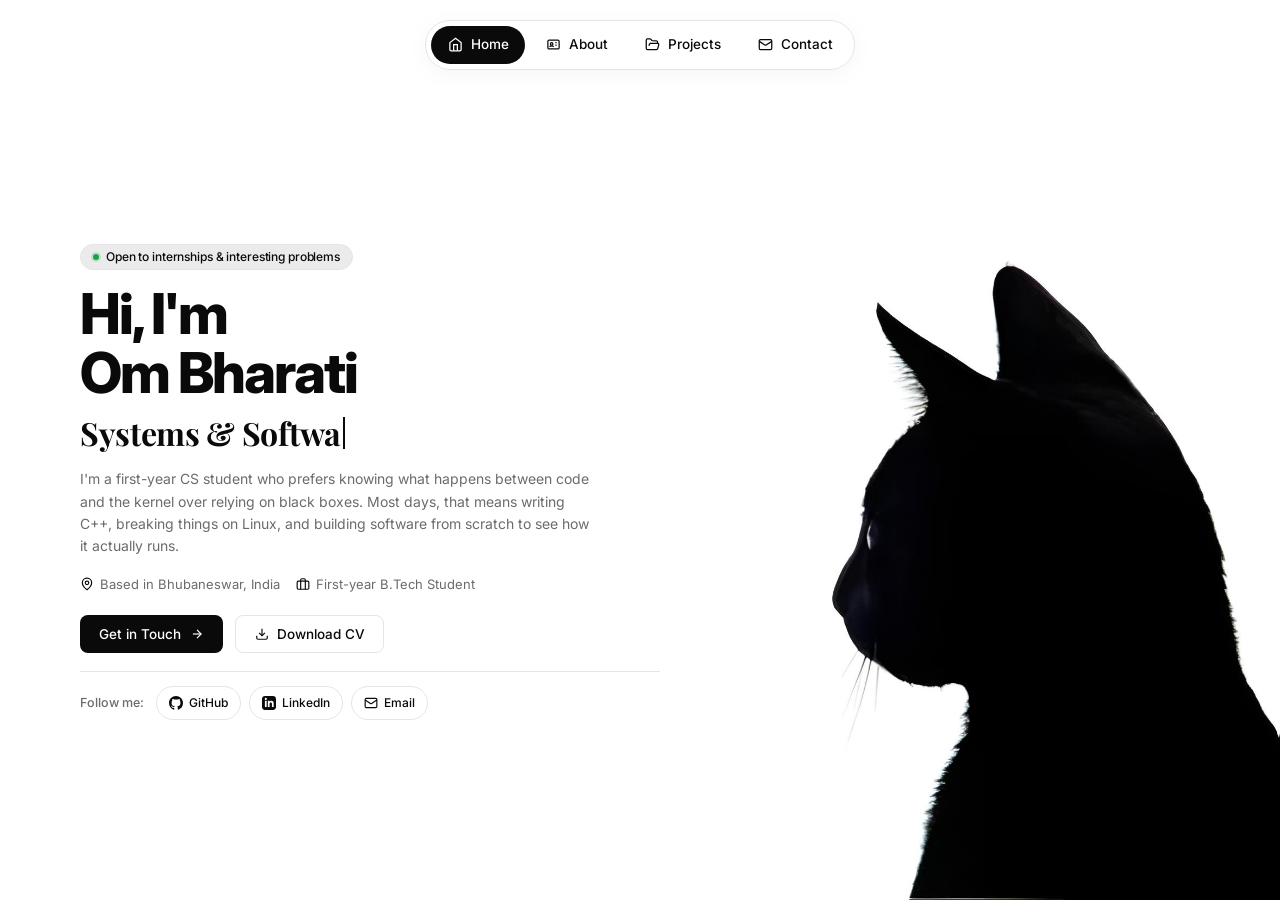
==== commit 4c909d94: "Refactor tech stack card, humanize site copy, and rewrite README" ====
--- a/index.html
+++ b/index.html
@@ -14,8 +14,8 @@
     <!-- Favicon -->
     <link rel="icon" href="data:image/svg+xml,%3Csvg xmlns='http://www.w3.org/2000/svg' viewBox='0 0 32 32'%3E%3Crect width='32' height='32' rx='6' fill='%230a0a0a'/ %3E%3Ctext x='16' y='22' font-family='sans-serif' font-size='18' font-weight='bold' fill='%23ffffff' text-anchor='middle'%3EO%3C/text%3E%3C/svg%3E">
     
-    <link rel="stylesheet" href="style.css?v=2">
-    <script src="script.js?v=2" defer></script>
+    <link rel="stylesheet" href="style.css?v=3">
+    <script src="script.js?v=3" defer></script>
     <style>
         body { background-color: #fafafa; color: #0a0a0a; margin: 0; }
         svg { max-width: 100%; display: inline-block; vertical-align: middle; }
@@ -69,7 +69,7 @@
                     <!-- 1. Small Gray Pill Badge with tiny status dot -->
                     <div class="pill-badge">
                         <span class="status-dot" aria-hidden="true"></span>
-                        <span>Open to internships &amp; opportunities</span>
+                        <span>Open to internships &amp; interesting problems</span>
                     </div>
 
                     <!-- 2. Huge Bold Heading broken across two lines -->
@@ -80,13 +80,13 @@
                     <!-- 3. Serif Subtitle with Blinking Cursor & Typewriter Effect -->
                     <div class="home-subtitle-wrapper">
                         <div class="home-subtitle">
-                            <span id="typewriter-text">Software Engineering Student</span><span class="cursor" aria-hidden="true"></span>
+                            <span id="typewriter-text">Systems &amp; Software Explorer</span><span class="cursor" aria-hidden="true"></span>
                         </div>
                     </div>
 
                     <!-- 4. Short Muted Paragraph (2 lines) about what he does -->
                     <p class="home-bio">
-                        Computer Science undergraduate focused on systems programming, Linux, and backend fundamentals. Learning how software operates beneath higher-level abstractions and building practical tools.
+                        I'm a first-year CS student who prefers knowing what happens between code and the kernel over relying on black boxes. Most days, that means writing C++, breaking things on Linux, and building software from scratch to see how it actually runs.
                     </p>
 
                     <!-- 5. Meta Row with small icons -->
@@ -110,7 +110,7 @@
                     <!-- 6. Two Action Buttons -->
                     <div class="cta-row">
                         <a href="contact.html" class="btn btn-primary">
-                            <span>Hire Me</span>
+                            <span>Get in Touch</span>
                             <span class="btn-icon" aria-hidden="true">
                                 <!-- Arrow right -->
                                 <svg width="15" height="15" viewBox="0 0 24 24"><path d="M5 12h14"/><path d="m12 5 7 7-7 7"/></svg>
--- a/style.css
+++ b/style.css
@@ -276,11 +276,13 @@
     align-items: center;
     background-color: var(--pill-bg);
     color: var(--text);
-    padding: 3px 10px;
+    padding: 5px 12px;
     border-radius: var(--radius-pill);
-    font-size: 11.5px;
+    font-size: 12px;
     font-weight: 500;
-    border: 1px solid transparent;
+    line-height: 1.35;
+    border: 1px solid var(--border);
+    transition: background-color var(--transition), border-color var(--transition);
 }
 
 .status-dot {
@@ -582,21 +584,24 @@
 }
 
 .skills-wrapper {
-    display: flex;
-    flex-direction: column;
-    gap: 14px;
+    flex: 1;
+    display: flex;
+    flex-direction: column;
+    justify-content: space-around;
+    gap: 28px;
+    padding: 8px 0;
 }
 
 .skills-group {
     display: flex;
     flex-direction: column;
-    gap: 6px;
+    gap: 12px;
 }
 
 .skills-pills {
     display: flex;
     flex-wrap: wrap;
-    gap: 6px;
+    gap: 8px;
 }
 
 /* ==========================================================================
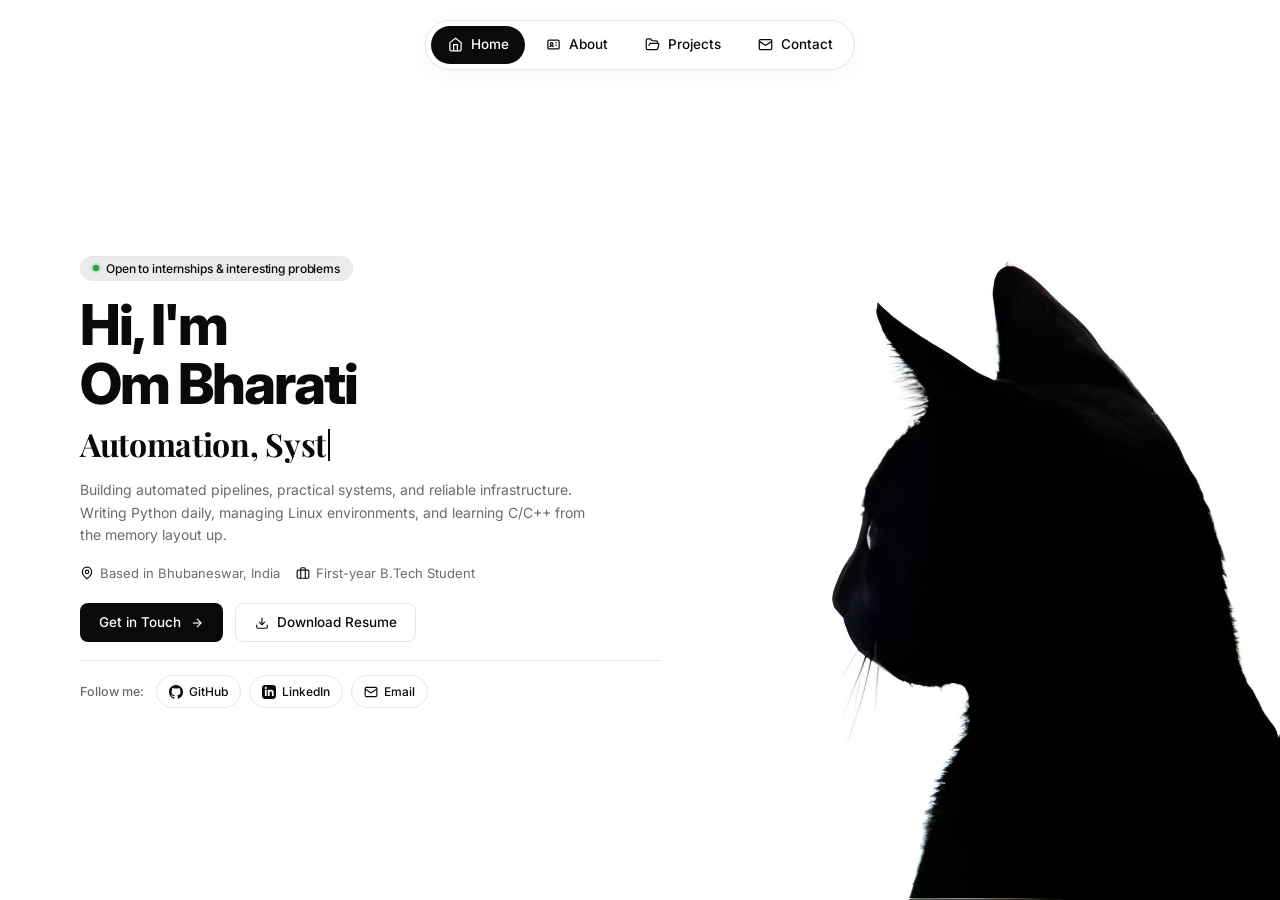
==== commit 62a4599d: "Realight tech stack and positioning around Python, automation, and DevOps" ====
--- a/index.html
+++ b/index.html
@@ -14,8 +14,8 @@
     <!-- Favicon -->
     <link rel="icon" href="data:image/svg+xml,%3Csvg xmlns='http://www.w3.org/2000/svg' viewBox='0 0 32 32'%3E%3Crect width='32' height='32' rx='6' fill='%230a0a0a'/ %3E%3Ctext x='16' y='22' font-family='sans-serif' font-size='18' font-weight='bold' fill='%23ffffff' text-anchor='middle'%3EO%3C/text%3E%3C/svg%3E">
     
-    <link rel="stylesheet" href="style.css?v=3">
-    <script src="script.js?v=3" defer></script>
+    <link rel="stylesheet" href="style.css?v=4">
+    <script src="script.js?v=4" defer></script>
     <style>
         body { background-color: #fafafa; color: #0a0a0a; margin: 0; }
         svg { max-width: 100%; display: inline-block; vertical-align: middle; }
@@ -80,13 +80,13 @@
                     <!-- 3. Serif Subtitle with Blinking Cursor & Typewriter Effect -->
                     <div class="home-subtitle-wrapper">
                         <div class="home-subtitle">
-                            <span id="typewriter-text">Systems &amp; Software Explorer</span><span class="cursor" aria-hidden="true"></span>
+                            <span id="typewriter-text">Automation, Systems &amp; DevOps Engineering</span><span class="cursor" aria-hidden="true"></span>
                         </div>
                     </div>
 
                     <!-- 4. Short Muted Paragraph (2 lines) about what he does -->
                     <p class="home-bio">
-                        I'm a first-year CS student who prefers knowing what happens between code and the kernel over relying on black boxes. Most days, that means writing C++, breaking things on Linux, and building software from scratch to see how it actually runs.
+                        Building automated pipelines, practical systems, and reliable infrastructure. Writing Python daily, managing Linux environments, and learning C/C++ from the memory layout up.
                     </p>
 
                     <!-- 5. Meta Row with small icons -->
@@ -121,7 +121,7 @@
                                 <!-- Download -->
                                 <svg width="15" height="15" viewBox="0 0 24 24"><path d="M21 15v4a2 2 0 0 1-2 2H5a2 2 0 0 1-2-2v-4"/><polyline points="7 10 12 15 17 10"/><line x1="12" x2="12" y1="15" y2="3"/></svg>
                             </span>
-                            <span>Download CV</span>
+                            <span>Download Resume</span>
                         </a>
                     </div>
 
--- a/style.css
+++ b/style.css
@@ -285,6 +285,13 @@
     transition: background-color var(--transition), border-color var(--transition);
 }
 
+.pill-tag-primary {
+    background-color: var(--text);
+    color: #ffffff;
+    border-color: var(--text);
+    font-weight: 600;
+}
+
 .status-dot {
     width: 6px;
     height: 6px;
@@ -587,9 +594,9 @@
     flex: 1;
     display: flex;
     flex-direction: column;
-    justify-content: space-around;
-    gap: 28px;
-    padding: 8px 0;
+    justify-content: space-between;
+    gap: 18px;
+    padding: 2px 0;
 }
 
 .skills-group {
@@ -1004,6 +1011,82 @@
     height: 72px;
 }
 
+.contact-email-row {
+    display: flex;
+    align-items: stretch;
+    gap: 8px;
+    width: 100%;
+}
+
+.contact-email-main {
+    flex: 1;
+}
+
+.btn-copy-email {
+    display: inline-flex;
+    align-items: center;
+    justify-content: center;
+    gap: 5px;
+    padding: 8px 12px;
+    background: #ffffff;
+    border: 1px solid var(--border);
+    border-radius: var(--radius-sm);
+    color: var(--text-muted);
+    font-family: var(--font-sans);
+    font-size: 11.5px;
+    font-weight: 600;
+    cursor: pointer;
+    transition: background-color var(--transition), border-color var(--transition), color var(--transition);
+    white-space: nowrap;
+}
+
+.btn-copy-email:hover {
+    background-color: var(--pill-bg);
+    color: var(--text);
+    border-color: #cecece;
+}
+
+.btn-copy-email.copied {
+    background-color: #0a0a0a;
+    color: #ffffff;
+    border-color: #0a0a0a;
+}
+
+.btn-copy-email svg {
+    width: 13px;
+    height: 13px;
+    stroke: currentColor;
+    stroke-width: 2;
+    fill: none;
+}
+
+.form-status {
+    padding: 8px 12px;
+    border-radius: var(--radius-sm);
+    font-size: 12px;
+    line-height: 1.4;
+    margin-bottom: 12px;
+    transition: opacity 0.3s ease;
+}
+
+.form-status.success {
+    background-color: #f0fdf4;
+    color: #166534;
+    border: 1px solid #bbf7d0;
+}
+
+.form-status.error {
+    background-color: #fef2f2;
+    color: #991b1b;
+    border: 1px solid #fecaca;
+}
+
+.contact-card-top {
+    display: flex;
+    flex-direction: column;
+    flex: 1;
+}
+
 .form-note {
     font-size: 11.5px;
     color: var(--text-muted);
@@ -1105,4 +1188,10 @@
         flex-direction: column;
         align-items: flex-start;
     }
-}
+
+    body.home-page {
+        background-size: 260px auto;
+        background-position: right bottom;
+        background-attachment: scroll;
+    }
+}
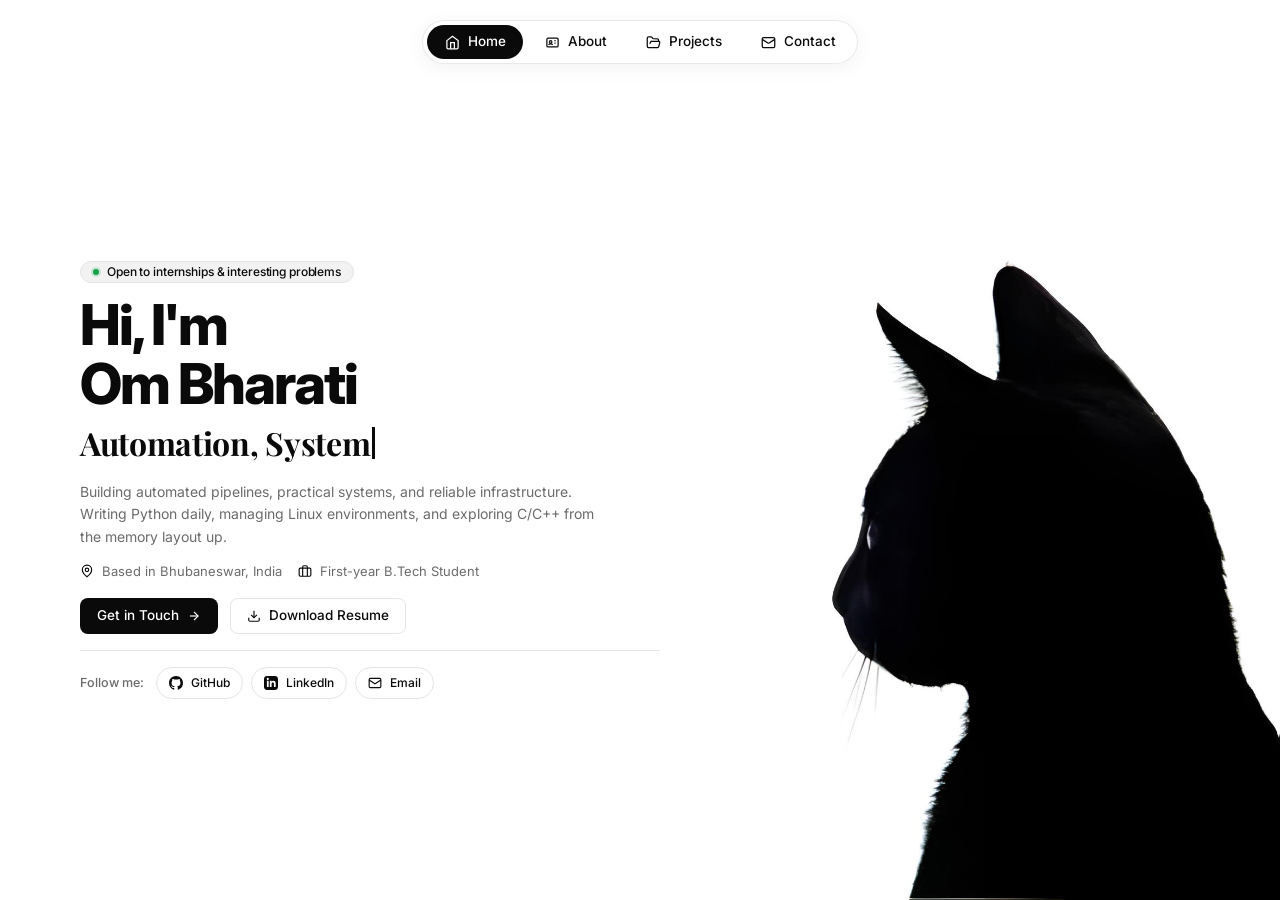
==== commit 81dc553c: "refactor: enforce 8-point spatial rhythm, concentric curvature math, and tactile physics" ====
--- a/index.html
+++ b/index.html
@@ -86,7 +86,7 @@
 
                     <!-- 4. Short Muted Paragraph (2 lines) about what he does -->
                     <p class="home-bio">
-                        Building automated pipelines, practical systems, and reliable infrastructure. Writing Python daily, managing Linux environments, and learning C/C++ from the memory layout up.
+                        Building automated pipelines, practical systems, and reliable infrastructure. Writing Python daily, managing Linux environments, and exploring C/C++ from the memory layout up.
                     </p>
 
                     <!-- 5. Meta Row with small icons -->
--- a/style.css
+++ b/style.css
@@ -1,35 +1,62 @@
 /* ==========================================================================
    Om Bharati - Minimal Developer Portfolio
    Design System & Global Stylesheet
-   No em dashes used. WCAG AA compliant contrast.
+   Strict 8-Point Geometric Scale, Concentric Curvature Math, Soft Physics Easing
+   No em dashes used. WCAG AA compliant contrast. CLS = 0 layout stability.
    ========================================================================== */
 
 :root {
+    /* 1. Strict 8-Point Spatial Grid Tokens */
+    --space-1: 4px;
+    --space-2: 8px;
+    --space-3: 12px;
+    --space-4: 16px;
+    --space-5: 20px;
+    --space-6: 24px;
+    --space-8: 32px;
+    --space-10: 40px;
+    --space-12: 48px;
+    --space-16: 64px;
+
+    /* 2. Color Palette */
     --bg: #fafafa;
     --bg-card: #ffffff;
     --text: #0a0a0a;
     --text-muted: #6b6b6b;
-    --pill-bg: #ebebeb;
-    --pill-hover: #e0e0e0;
+    --pill-bg: #f2f2f2;
+    --pill-hover: #e5e5e5;
     --border: #e5e5e5;
     --border-subtle: #f0f0f0;
     --btn-primary-bg: #0a0a0a;
     --btn-primary-hover: #262626;
     --btn-primary-text: #ffffff;
     --btn-secondary-bg: #ffffff;
-    --btn-secondary-hover: #f4f4f4;
+    --btn-secondary-hover: #f5f5f5;
     --btn-secondary-text: #0a0a0a;
+
+    /* 3. Typography */
     --font-sans: 'Inter', -apple-system, BlinkMacSystemFont, 'Segoe UI', Roboto, Helvetica, Arial, sans-serif;
     --font-serif: 'Playfair Display', Georgia, Cambria, 'Times New Roman', serif;
-    --radius-sm: 8px;
-    --radius-md: 12px;
-    --radius-lg: 16px;
-    --radius-pill: 999px;
-    --shadow-soft: 0 4px 24px rgba(0, 0, 0, 0.04);
-    --shadow-card: 0 2px 12px rgba(0, 0, 0, 0.03);
-    --shadow-card-hover: 0 8px 24px rgba(0, 0, 0, 0.06);
+
+    /* 4. Concentric Corner Curvature Math (R_inner = R_outer - padding)
+       Outer card radius: 16px, padding: 24px -> Inner elements: 8px.
+       Pills maintain absolute curvature (9999px). */
+    --radius-card: 16px;
+    --radius-inner: 8px;
+    --radius-sm: 6px;
+    --radius-pill: 9999px;
+
+    /* 5. Elevation Shadows */
+    --shadow-soft: 0 4px 20px rgba(0, 0, 0, 0.05);
+    --shadow-card: 0 1px 3px rgba(0, 0, 0, 0.02), 0 4px 12px rgba(0, 0, 0, 0.03);
+    --shadow-card-hover: 0 10px 24px rgba(0, 0, 0, 0.06);
+
+    /* 6. Soft Physics Motion (Apple-style ease-out spring) */
     --nav-height: 52px;
-    --transition: 0.18s cubic-bezier(0.16, 1, 0.3, 1);
+    --ease-out-spring: cubic-bezier(0.16, 1, 0.3, 1);
+    --transition-fast: 180ms cubic-bezier(0.16, 1, 0.3, 1);
+    --transition-base: 220ms cubic-bezier(0.16, 1, 0.3, 1);
+    --transition-layout: 280ms cubic-bezier(0.16, 1, 0.3, 1);
 }
 
 *, *::before, *::after {
@@ -69,7 +96,7 @@
     background-color: #ffffff;
 }
 
-/* Focus styles for keyboard accessibility */
+/* Accessible focus states with zero layout shift */
 a:focus-visible, button:focus-visible, input:focus-visible, textarea:focus-visible {
     outline: 2px solid var(--text);
     outline-offset: 2px;
@@ -81,44 +108,49 @@
 
 .site-nav-wrapper {
     position: fixed;
-    top: 20px;
+    top: var(--space-5);
     left: 0;
     right: 0;
     display: flex;
     justify-content: center;
     z-index: 100;
     pointer-events: none;
-    padding: 0 16px;
+    padding: 0 var(--space-4);
 }
 
 .site-nav {
     pointer-events: auto;
     display: inline-flex;
     align-items: center;
-    background: #ffffff;
-    border: 1px solid var(--border);
+    background: rgba(255, 255, 255, 0.85);
+    backdrop-filter: blur(16px);
+    -webkit-backdrop-filter: blur(16px);
+    border: 1px solid rgba(229, 229, 229, 0.85);
     border-radius: var(--radius-pill);
-    padding: 5px;
+    padding: var(--space-1);
     box-shadow: var(--shadow-soft);
-    gap: 4px;
+    gap: var(--space-1);
+    transition: background-color var(--transition-base), box-shadow var(--transition-base);
 }
 
 .nav-link {
     display: inline-flex;
     align-items: center;
-    gap: 8px;
-    padding: 8px 16px;
+    gap: var(--space-2);
+    padding: var(--space-2) var(--space-4);
     border-radius: var(--radius-pill);
     font-size: 13.5px;
     font-weight: 500;
     color: var(--text);
     text-decoration: none;
-    transition: background-color var(--transition), color var(--transition), transform var(--transition);
+    line-height: 1;
+    transition: background-color var(--transition-fast), color var(--transition-fast), transform var(--transition-fast);
     white-space: nowrap;
+    border: 1px solid transparent; /* pre-allocated for zero shift */
 }
 
 .nav-link:hover {
-    background-color: var(--pill-bg);
+    background-color: rgba(0, 0, 0, 0.05);
 }
 
 .nav-link.active {
@@ -137,6 +169,7 @@
     width: 16px;
     height: 16px;
     flex-shrink: 0;
+    line-height: 1;
 }
 
 .nav-icon svg {
@@ -145,6 +178,11 @@
     stroke: currentColor;
     stroke-width: 2;
     fill: none;
+    display: block;
+}
+
+.nav-label {
+    line-height: 1;
 }
 
 /* ==========================================================================
@@ -161,7 +199,7 @@
     flex-direction: column;
     justify-content: center;
     align-items: center;
-    padding: calc(var(--nav-height) + 36px) 24px 24px 24px;
+    padding: calc(var(--nav-height) + var(--space-8)) var(--space-6) var(--space-6) var(--space-6);
     width: 100%;
 }
 
@@ -179,7 +217,7 @@
     position: relative;
     z-index: 2;
     min-height: 100vh;
-    padding: calc(var(--nav-height) + 48px) 24px 64px 24px;
+    padding: calc(var(--nav-height) + var(--space-12)) var(--space-6) var(--space-16) var(--space-6);
     width: 100%;
     display: flex;
     flex-direction: column;
@@ -193,24 +231,28 @@
 }
 
 /* ==========================================================================
-   Buttons and Pills
+   Buttons and Pills (Concentric Curvature & Soft Physics)
    ========================================================================== */
 
 .btn {
     display: inline-flex;
     align-items: center;
     justify-content: center;
-    gap: 8px;
-    padding: 9px 18px;
-    border-radius: var(--radius-sm);
+    gap: var(--space-2);
+    padding: 10px var(--space-4);
+    border-radius: var(--radius-inner);
     font-size: 13.5px;
     font-weight: 500;
     text-decoration: none;
     cursor: pointer;
-    transition: background-color var(--transition), border-color var(--transition), color var(--transition), transform var(--transition);
-    border: 1px solid transparent;
-    line-height: 1.4;
+    line-height: 1;
     white-space: nowrap;
+    border: 1px solid transparent; /* pre-allocated border for zero layout shift */
+    transition: background-color var(--transition-fast), border-color var(--transition-fast), color var(--transition-fast), transform var(--transition-fast), box-shadow var(--transition-fast);
+}
+
+.btn:active {
+    transform: scale(0.98) translateY(0);
 }
 
 .btn-primary {
@@ -236,16 +278,18 @@
 }
 
 .btn-sm {
-    padding: 6px 14px;
+    padding: var(--space-2) var(--space-3);
     font-size: 12.5px;
+    border-radius: var(--radius-inner);
 }
 
 .btn-icon {
     display: inline-flex;
     align-items: center;
     justify-content: center;
-    width: 15px;
-    height: 15px;
+    width: 14px;
+    height: 14px;
+    line-height: 1;
 }
 
 .btn-icon svg {
@@ -254,19 +298,20 @@
     stroke: currentColor;
     stroke-width: 2;
     fill: none;
+    display: block;
 }
 
 .pill-badge {
     display: inline-flex;
     align-items: center;
-    gap: 7px;
+    gap: var(--space-2);
     background-color: var(--pill-bg);
     color: var(--text);
-    padding: 4px 12px;
+    padding: var(--space-1) var(--space-3);
     border-radius: var(--radius-pill);
     font-size: 12px;
     font-weight: 500;
-    line-height: 1.3;
+    line-height: 1;
     letter-spacing: -0.01em;
     border: 1px solid var(--border);
 }
@@ -274,15 +319,21 @@
 .pill-tag {
     display: inline-flex;
     align-items: center;
+    justify-content: center;
     background-color: var(--pill-bg);
     color: var(--text);
-    padding: 5px 12px;
+    padding: var(--space-1) var(--space-3);
     border-radius: var(--radius-pill);
     font-size: 12px;
     font-weight: 500;
-    line-height: 1.35;
+    line-height: 1.25;
     border: 1px solid var(--border);
-    transition: background-color var(--transition), border-color var(--transition);
+    transition: background-color var(--transition-fast), border-color var(--transition-fast), transform var(--transition-fast);
+}
+
+.pill-tag:hover {
+    transform: scale(1.02);
+    border-color: #cecece;
 }
 
 .pill-tag-primary {
@@ -290,6 +341,12 @@
     color: #ffffff;
     border-color: var(--text);
     font-weight: 600;
+}
+
+.pill-tag-primary:hover {
+    background-color: var(--btn-primary-hover);
+    border-color: var(--btn-primary-hover);
+    transform: scale(1.02);
 }
 
 .status-dot {
@@ -298,6 +355,7 @@
     border-radius: 50%;
     background-color: #16a34a;
     box-shadow: 0 0 0 2px rgba(22, 163, 74, 0.2);
+    display: inline-block;
 }
 
 .divider-line {
@@ -332,12 +390,12 @@
     line-height: 1.05;
     letter-spacing: -0.035em;
     color: var(--text);
-    margin: 14px 0 10px 0;
+    margin: var(--space-3) 0 var(--space-2) 0;
 }
 
 .home-subtitle-wrapper {
-    margin-bottom: 14px;
-    min-height: 42px;
+    margin-bottom: var(--space-4);
+    min-height: 44px; /* Strictly reserved optical space prevents cumulative layout shift */
     display: flex;
     align-items: center;
 }
@@ -370,15 +428,15 @@
     font-size: 14px;
     line-height: 1.6;
     color: var(--text-muted);
-    margin-bottom: 16px;
+    margin-bottom: var(--space-4);
     max-width: 520px;
 }
 
 .meta-row {
     display: flex;
     flex-wrap: wrap;
-    gap: 16px;
-    margin-bottom: 20px;
+    gap: var(--space-4);
+    margin-bottom: var(--space-5);
     font-size: 13px;
     color: var(--text-muted);
 }
@@ -386,13 +444,16 @@
 .meta-item {
     display: inline-flex;
     align-items: center;
-    gap: 6px;
+    gap: var(--space-2);
+    line-height: 1;
 }
 
 .meta-icon {
     display: inline-flex;
     align-items: center;
-    color: var(--text);
+    justify-content: center;
+    color: var(--text);
+    line-height: 1;
 }
 
 .meta-icon svg {
@@ -401,42 +462,44 @@
     stroke: currentColor;
     stroke-width: 2;
     fill: none;
+    display: block;
 }
 
 .cta-row {
     display: flex;
-    gap: 12px;
-    align-items: center;
-    margin-bottom: 18px;
+    gap: var(--space-3);
+    align-items: center;
+    margin-bottom: var(--space-4);
 }
 
 .home-divider {
-    margin: 0 0 14px 0;
+    margin: 0 0 var(--space-4) 0;
 }
 
 .social-row {
     display: flex;
     align-items: center;
-    gap: 12px;
+    gap: var(--space-3);
 }
 
 .social-label {
     font-size: 12.5px;
     font-weight: 500;
     color: var(--text-muted);
+    line-height: 1;
 }
 
 .social-links-list {
     display: flex;
-    gap: 8px;
+    gap: var(--space-2);
     align-items: center;
 }
 
 .social-link-pill {
     display: inline-flex;
     align-items: center;
-    gap: 6px;
-    padding: 6px 12px;
+    gap: var(--space-2);
+    padding: var(--space-2) var(--space-3);
     background: #ffffff;
     border: 1px solid var(--border);
     border-radius: var(--radius-pill);
@@ -444,7 +507,8 @@
     text-decoration: none;
     font-size: 12px;
     font-weight: 500;
-    transition: background-color var(--transition), border-color var(--transition), transform var(--transition);
+    line-height: 1;
+    transition: background-color var(--transition-fast), border-color var(--transition-fast), transform var(--transition-fast);
 }
 
 .social-link-pill:hover {
@@ -459,12 +523,14 @@
     justify-content: center;
     width: 14px;
     height: 14px;
+    line-height: 1;
 }
 
 .social-link-icon svg {
     width: 13px;
     height: 13px;
     fill: currentColor;
+    display: block;
 }
 
 .social-link-icon.stroke-svg svg {
@@ -473,14 +539,12 @@
     stroke-width: 2;
 }
 
-
-
 /* ==========================================================================
-   Page 2: About (Single Viewport Layout)
+   Page 2: About (Single Viewport Layout & Absolute Grid Symmetry)
    ========================================================================== */
 
 .about-header {
-    margin-bottom: 20px;
+    margin-bottom: var(--space-5);
     text-align: left;
 }
 
@@ -490,7 +554,7 @@
     letter-spacing: -0.03em;
     line-height: 1.1;
     color: var(--text);
-    margin: 8px 0 4px 0;
+    margin: var(--space-2) 0 var(--space-1) 0;
 }
 
 .page-subtitle {
@@ -503,24 +567,32 @@
 
 .about-grid {
     display: grid;
-    grid-template-columns: 1.1fr 0.9fr;
-    gap: 32px;
+    grid-template-columns: 1fr 1fr;
+    gap: var(--space-6);
     align-items: stretch;
 }
 
 .about-card {
     background: var(--bg-card);
     border: 1px solid var(--border);
-    border-radius: var(--radius-md);
-    padding: 22px 26px;
+    border-radius: var(--radius-card);
+    padding: var(--space-6);
     box-shadow: var(--shadow-card);
     display: flex;
     flex-direction: column;
     justify-content: space-between;
+    height: 100%;
+    transition: transform var(--transition-fast), box-shadow var(--transition-fast), border-color var(--transition-fast);
+}
+
+.about-card:hover {
+    transform: translateY(-2px);
+    box-shadow: var(--shadow-card-hover);
+    border-color: #d1d1d1;
 }
 
 .about-card-section {
-    margin-bottom: 16px;
+    margin-bottom: var(--space-4);
 }
 
 .about-card-section:last-child {
@@ -533,7 +605,7 @@
     text-transform: uppercase;
     letter-spacing: 0.06em;
     color: var(--text-muted);
-    margin-bottom: 6px;
+    margin-bottom: var(--space-2);
 }
 
 .about-text {
@@ -568,14 +640,14 @@
     list-style: none;
     display: flex;
     flex-direction: column;
-    gap: 6px;
+    gap: var(--space-2);
 }
 
 .highlight-item {
     font-size: 12.5px;
     color: var(--text-muted);
     position: relative;
-    padding-left: 14px;
+    padding-left: var(--space-4);
     line-height: 1.45;
 }
 
@@ -595,20 +667,20 @@
     display: flex;
     flex-direction: column;
     justify-content: space-between;
-    gap: 18px;
+    gap: var(--space-5);
     padding: 2px 0;
 }
 
 .skills-group {
     display: flex;
     flex-direction: column;
-    gap: 12px;
+    gap: var(--space-3);
 }
 
 .skills-pills {
     display: flex;
     flex-wrap: wrap;
-    gap: 8px;
+    gap: var(--space-2);
 }
 
 /* ==========================================================================
@@ -616,43 +688,44 @@
    ========================================================================== */
 
 .projects-header {
-    margin-bottom: 18px;
+    margin-bottom: var(--space-5);
     text-align: left;
 }
 
 .projects-grid {
     display: grid;
     grid-template-columns: repeat(3, 1fr);
-    gap: 16px;
+    gap: var(--space-4);
     align-items: stretch;
 }
 
 .project-card {
     background: var(--bg-card);
     border: 1px solid var(--border);
-    border-radius: var(--radius-md);
-    padding: 18px 20px;
+    border-radius: var(--radius-card);
+    padding: var(--space-5);
     box-shadow: var(--shadow-card);
     display: flex;
     flex-direction: column;
     justify-content: space-between;
     text-decoration: none;
     color: inherit;
-    transition: transform var(--transition), box-shadow var(--transition), border-color var(--transition);
+    transition: transform var(--transition-fast), box-shadow var(--transition-fast), border-color var(--transition-fast);
     position: relative;
+    height: 100%;
 }
 
 .project-card:hover {
     transform: translateY(-2px);
     box-shadow: var(--shadow-card-hover);
-    border-color: #cecece;
+    border-color: #d1d1d1;
 }
 
 .project-card-header {
     display: flex;
     justify-content: space-between;
     align-items: flex-start;
-    margin-bottom: 8px;
+    margin-bottom: var(--space-2);
 }
 
 .project-card-title {
@@ -660,6 +733,7 @@
     font-weight: 700;
     color: var(--text);
     letter-spacing: -0.02em;
+    line-height: 1.2;
 }
 
 .project-card-arrow {
@@ -671,7 +745,8 @@
     border-radius: var(--radius-pill);
     background: var(--pill-bg);
     color: var(--text);
-    transition: background-color var(--transition), transform var(--transition);
+    transition: background-color var(--transition-fast), transform var(--transition-fast);
+    line-height: 1;
 }
 
 .project-card-arrow svg {
@@ -680,6 +755,7 @@
     stroke: currentColor;
     stroke-width: 2;
     fill: none;
+    display: block;
 }
 
 .project-card:hover .project-card-arrow {
@@ -692,14 +768,14 @@
     font-size: 12.5px;
     color: var(--text-muted);
     line-height: 1.5;
-    margin-bottom: 14px;
+    margin-bottom: var(--space-4);
     flex-grow: 1;
 }
 
 .project-card-footer {
     display: flex;
     flex-wrap: wrap;
-    gap: 5px;
+    gap: 6px;
 }
 
 /* ==========================================================================
@@ -709,13 +785,14 @@
 .back-link {
     display: inline-flex;
     align-items: center;
-    gap: 6px;
+    gap: var(--space-2);
     font-size: 13px;
     font-weight: 500;
     color: var(--text-muted);
     text-decoration: none;
-    margin-bottom: 24px;
-    transition: color var(--transition);
+    margin-bottom: var(--space-6);
+    line-height: 1;
+    transition: color var(--transition-fast);
 }
 
 .back-link:hover {
@@ -728,10 +805,11 @@
     stroke: currentColor;
     stroke-width: 2;
     fill: none;
+    display: block;
 }
 
 .project-detail-header {
-    margin-bottom: 28px;
+    margin-bottom: var(--space-8);
 }
 
 .project-detail-title {
@@ -739,7 +817,7 @@
     font-weight: 800;
     letter-spacing: -0.03em;
     line-height: 1.05;
-    margin-bottom: 8px;
+    margin-bottom: var(--space-2);
     color: var(--text);
 }
 
@@ -748,7 +826,7 @@
     font-size: clamp(20px, 2.3vw, 28px);
     font-weight: 700;
     color: var(--text-muted);
-    margin-bottom: 20px;
+    margin-bottom: var(--space-5);
 }
 
 .project-actions-bar {
@@ -756,8 +834,8 @@
     flex-wrap: wrap;
     align-items: center;
     justify-content: space-between;
-    gap: 16px;
-    padding-bottom: 20px;
+    gap: var(--space-4);
+    padding-bottom: var(--space-5);
     border-bottom: 1px solid var(--border);
 }
 
@@ -769,12 +847,12 @@
 
 .project-links-group {
     display: flex;
-    gap: 10px;
+    gap: var(--space-3);
     align-items: center;
 }
 
 .detail-section {
-    margin-top: 32px;
+    margin-top: var(--space-8);
 }
 
 .detail-section-title {
@@ -782,28 +860,28 @@
     font-weight: 700;
     color: var(--text);
     letter-spacing: -0.02em;
-    margin-bottom: 12px;
+    margin-bottom: var(--space-3);
 }
 
 .detail-paragraph {
     font-size: 14.5px;
     line-height: 1.65;
     color: var(--text-muted);
-    margin-bottom: 14px;
+    margin-bottom: var(--space-4);
 }
 
 .features-list {
     list-style: none;
     display: flex;
     flex-direction: column;
-    gap: 10px;
-    margin-top: 8px;
+    gap: var(--space-3);
+    margin-top: var(--space-2);
 }
 
 .feature-bullet {
     display: flex;
     align-items: flex-start;
-    gap: 10px;
+    gap: var(--space-3);
     font-size: 14px;
     line-height: 1.55;
     color: var(--text-muted);
@@ -821,11 +899,11 @@
 .tech-table {
     width: 100%;
     border-collapse: collapse;
-    margin-top: 12px;
+    margin-top: var(--space-3);
     font-size: 13.5px;
     background: #ffffff;
     border: 1px solid var(--border);
-    border-radius: var(--radius-sm);
+    border-radius: var(--radius-inner);
     overflow: hidden;
 }
 
@@ -861,20 +939,21 @@
     display: flex;
     justify-content: space-between;
     align-items: center;
-    margin-top: 48px;
-    padding-top: 24px;
+    margin-top: var(--space-12);
+    padding-top: var(--space-6);
     border-top: 1px solid var(--border);
 }
 
 .project-nav-btn {
     display: inline-flex;
     align-items: center;
-    gap: 8px;
+    gap: var(--space-2);
     font-size: 13px;
     font-weight: 500;
     color: var(--text-muted);
     text-decoration: none;
-    transition: color var(--transition);
+    line-height: 1;
+    transition: color var(--transition-fast);
 }
 
 .project-nav-btn:hover {
@@ -882,50 +961,58 @@
 }
 
 /* ==========================================================================
-   Page 5: Contact (Single Viewport Layout)
+   Page 5: Contact (Single Viewport Layout & Absolute Grid Symmetry)
    ========================================================================== */
 
 .contact-header {
-    margin-bottom: 20px;
+    margin-bottom: var(--space-5);
     text-align: left;
 }
 
 .contact-grid {
     display: grid;
     grid-template-columns: 1fr 1fr;
-    gap: 32px;
+    gap: var(--space-6);
     align-items: stretch;
 }
 
 .contact-card {
     background: var(--bg-card);
     border: 1px solid var(--border);
-    border-radius: var(--radius-md);
-    padding: 24px 28px;
+    border-radius: var(--radius-card);
+    padding: var(--space-6);
     box-shadow: var(--shadow-card);
     display: flex;
     flex-direction: column;
     justify-content: space-between;
+    height: 100%;
+    transition: transform var(--transition-fast), box-shadow var(--transition-fast), border-color var(--transition-fast);
+}
+
+.contact-card:hover {
+    transform: translateY(-2px);
+    box-shadow: var(--shadow-card-hover);
+    border-color: #d1d1d1;
 }
 
 .contact-info-list {
     display: flex;
     flex-direction: column;
-    gap: 14px;
-    margin-bottom: 20px;
+    gap: var(--space-4);
+    margin-bottom: var(--space-5);
 }
 
 .contact-info-item {
     display: flex;
     align-items: center;
-    gap: 12px;
+    gap: var(--space-3);
     text-decoration: none;
     color: inherit;
-    padding: 8px 12px;
-    border-radius: var(--radius-sm);
+    padding: var(--space-2) var(--space-3);
+    border-radius: var(--radius-inner);
     border: 1px solid var(--border);
     background: #ffffff;
-    transition: background-color var(--transition), border-color var(--transition);
+    transition: background-color var(--transition-fast), border-color var(--transition-fast);
 }
 
 .contact-info-item:hover {
@@ -941,6 +1028,7 @@
     justify-content: center;
     color: var(--text);
     flex-shrink: 0;
+    line-height: 1;
 }
 
 .contact-info-icon svg {
@@ -949,6 +1037,7 @@
     stroke: currentColor;
     stroke-width: 2;
     fill: none;
+    display: block;
 }
 
 .contact-info-icon.fill-svg svg {
@@ -976,7 +1065,7 @@
 }
 
 .form-group {
-    margin-bottom: 12px;
+    margin-bottom: var(--space-3);
 }
 
 .form-label {
@@ -986,24 +1075,25 @@
     text-transform: uppercase;
     letter-spacing: 0.05em;
     color: var(--text-muted);
-    margin-bottom: 5px;
+    margin-bottom: var(--space-1);
 }
 
 .form-input, .form-textarea {
     width: 100%;
-    padding: 9px 12px;
-    border-radius: var(--radius-sm);
+    padding: 9px var(--space-3);
+    border-radius: var(--radius-inner);
     border: 1px solid var(--border);
     background: #ffffff;
     font-family: var(--font-sans);
     font-size: 13.5px;
     color: var(--text);
-    transition: border-color var(--transition);
+    transition: border-color var(--transition-fast), box-shadow var(--transition-fast);
 }
 
 .form-input:focus, .form-textarea:focus {
     border-color: var(--text);
     outline: none;
+    box-shadow: 0 0 0 1px var(--text);
 }
 
 .form-textarea {
@@ -1011,10 +1101,11 @@
     height: 72px;
 }
 
+/* Email Copy Button with Icon Morph & Soft Pulse */
 .contact-email-row {
     display: flex;
     align-items: stretch;
-    gap: 8px;
+    gap: var(--space-2);
     width: 100%;
 }
 
@@ -1026,17 +1117,18 @@
     display: inline-flex;
     align-items: center;
     justify-content: center;
-    gap: 5px;
-    padding: 8px 12px;
+    gap: 6px;
+    padding: var(--space-2) var(--space-3);
     background: #ffffff;
     border: 1px solid var(--border);
-    border-radius: var(--radius-sm);
+    border-radius: var(--radius-inner);
     color: var(--text-muted);
     font-family: var(--font-sans);
-    font-size: 11.5px;
+    font-size: 12px;
     font-weight: 600;
     cursor: pointer;
-    transition: background-color var(--transition), border-color var(--transition), color var(--transition);
+    line-height: 1;
+    transition: background-color var(--transition-fast), border-color var(--transition-fast), color var(--transition-fast), transform var(--transition-fast);
     white-space: nowrap;
 }
 
@@ -1046,26 +1138,68 @@
     border-color: #cecece;
 }
 
+.btn-copy-email:active {
+    transform: scale(0.97);
+}
+
+.icon-swap {
+    position: relative;
+    width: 14px;
+    height: 14px;
+    display: inline-flex;
+    align-items: center;
+    justify-content: center;
+    line-height: 1;
+}
+
+.icon-swap .icon-copy {
+    position: absolute;
+    inset: 0;
+    transition: opacity var(--transition-fast), transform var(--transition-fast);
+    opacity: 1;
+    transform: scale(1) rotate(0deg);
+}
+
+.icon-swap .icon-check {
+    position: absolute;
+    inset: 0;
+    transition: opacity var(--transition-fast), transform var(--transition-fast);
+    opacity: 0;
+    transform: scale(0.5) rotate(-20deg);
+    stroke: currentColor;
+    stroke-width: 2.5;
+    fill: none;
+}
+
 .btn-copy-email.copied {
-    background-color: #0a0a0a;
-    color: #ffffff;
-    border-color: #0a0a0a;
-}
-
-.btn-copy-email svg {
-    width: 13px;
-    height: 13px;
-    stroke: currentColor;
-    stroke-width: 2;
-    fill: none;
+    background-color: var(--btn-primary-bg);
+    color: var(--btn-primary-text);
+    border-color: var(--btn-primary-bg);
+    animation: softPulse 0.4s var(--ease-out-spring);
+}
+
+.btn-copy-email.copied .icon-copy {
+    opacity: 0;
+    transform: scale(0.5) rotate(20deg);
+}
+
+.btn-copy-email.copied .icon-check {
+    opacity: 1;
+    transform: scale(1) rotate(0deg);
+}
+
+@keyframes softPulse {
+    0% { transform: scale(0.96); }
+    50% { transform: scale(1.04); }
+    100% { transform: scale(1); }
 }
 
 .form-status {
-    padding: 8px 12px;
-    border-radius: var(--radius-sm);
+    padding: var(--space-2) var(--space-3);
+    border-radius: var(--radius-inner);
     font-size: 12px;
     line-height: 1.4;
-    margin-bottom: 12px;
+    margin-bottom: var(--space-3);
     transition: opacity 0.3s ease;
 }
 
@@ -1090,7 +1224,7 @@
 .form-note {
     font-size: 11.5px;
     color: var(--text-muted);
-    margin-top: 8px;
+    margin-top: var(--space-2);
 }
 
 /* ==========================================================================
@@ -1098,13 +1232,13 @@
    ========================================================================== */
 
 .fade-in {
-    animation: fadeIn 0.4s ease forwards;
+    animation: fadeIn var(--transition-layout) forwards;
 }
 
 @keyframes fadeIn {
     from {
         opacity: 0;
-        transform: translateY(8px);
+        transform: translateY(4px);
     }
     to {
         opacity: 1;
@@ -1113,7 +1247,7 @@
 }
 
 /* ==========================================================================
-   Responsive Adaptations
+   Responsive Adaptations & Precision Breakpoint Matrix
    ========================================================================== */
 
 @media (max-width: 960px), (max-height: 680px) {
@@ -1122,8 +1256,8 @@
         min-height: 100vh;
         max-height: none;
         overflow-y: auto;
-        padding-top: 86px;
-        padding-bottom: 48px;
+        padding-top: calc(var(--nav-height) + var(--space-8));
+        padding-bottom: var(--space-12);
     }
 
     .home-left {
@@ -1132,28 +1266,35 @@
 
     .about-grid {
         grid-template-columns: 1fr;
-        gap: 20px;
+        gap: var(--space-5);
     }
 
     .projects-grid {
         grid-template-columns: repeat(2, 1fr);
+        gap: var(--space-4);
     }
 
     .contact-grid {
         grid-template-columns: 1fr;
-        gap: 20px;
+        gap: var(--space-5);
     }
 }
 
 @media (max-width: 640px) {
+    .site-nav-wrapper {
+        top: var(--space-3);
+        padding: 0 var(--space-2);
+    }
+
     .site-nav {
-        padding: 4px;
-        gap: 2px;
+        padding: 4px 6px;
+        gap: 4px;
     }
 
     .nav-link {
         padding: 7px 11px;
         font-size: 12px;
+        min-height: 40px;
     }
 
     .nav-label {
@@ -1167,31 +1308,57 @@
 
     .projects-grid {
         grid-template-columns: 1fr;
+        gap: var(--space-4);
     }
 
     .cta-row {
         flex-direction: column;
         align-items: stretch;
+        gap: var(--space-2);
     }
 
     .btn {
         width: 100%;
+        min-height: 48px; /* Strict touch target */
+    }
+
+    .form-input, .form-textarea {
+        min-height: 48px; /* Strict touch target */
+        font-size: 16px; /* Blocks iOS Safari auto-zoom */
+    }
+
+    .form-textarea {
+        min-height: 80px;
     }
 
     .social-row {
         flex-direction: column;
         align-items: flex-start;
-        gap: 8px;
+        gap: var(--space-2);
     }
 
     .project-actions-bar {
         flex-direction: column;
         align-items: flex-start;
+        gap: var(--space-4);
     }
 
     body.home-page {
-        background-size: 260px auto;
+        background-size: 240px auto;
         background-position: right bottom;
         background-attachment: scroll;
     }
 }
+
+/* ==========================================================================
+   Accessibility: Reduced Motion Guardrail
+   ========================================================================== */
+
+@media (prefers-reduced-motion: reduce) {
+    *, *::before, *::after {
+        animation-duration: 0.01ms !important;
+        animation-iteration-count: 1 !important;
+        transition-duration: 0.01ms !important;
+        scroll-behavior: auto !important;
+    }
+}
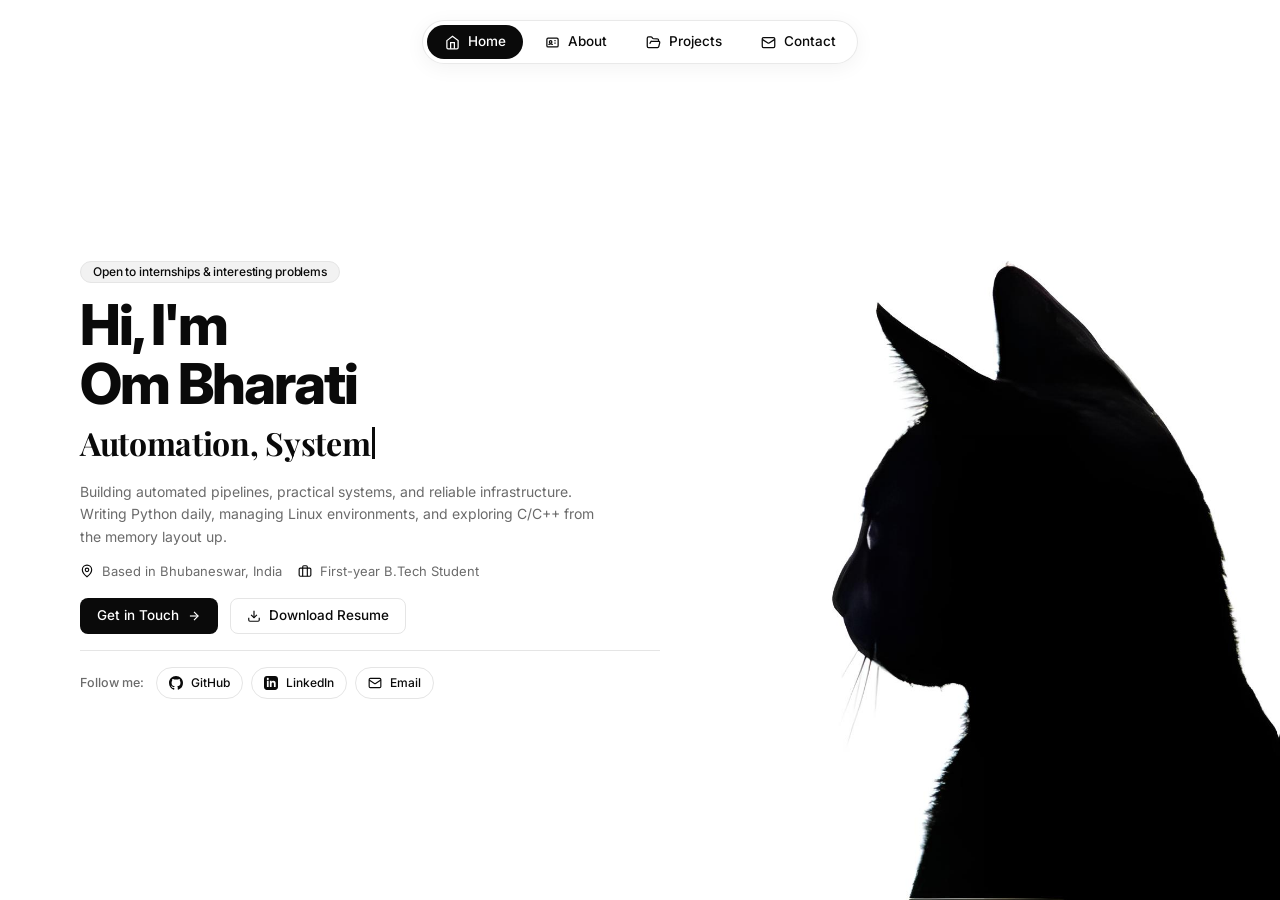
==== commit 5e0e95a0: "style: remove green status dot and response time badge" ====
--- a/index.html
+++ b/index.html
@@ -66,9 +66,8 @@
                 
                 <!-- Home Content (Left Column) -->
                 <div class="home-left fade-in">
-                    <!-- 1. Small Gray Pill Badge with tiny status dot -->
+                    <!-- 1. Small Gray Pill Badge -->
                     <div class="pill-badge">
-                        <span class="status-dot" aria-hidden="true"></span>
                         <span>Open to internships &amp; interesting problems</span>
                     </div>
 
--- a/style.css
+++ b/style.css
@@ -969,6 +969,16 @@
     text-align: left;
 }
 
+.contact-viewport-inner {
+    max-width: 680px;
+    margin: 0 auto;
+    width: 100%;
+}
+
+.contact-wide-wrapper {
+    width: 100%;
+}
+
 .contact-grid {
     display: grid;
     grid-template-columns: 1fr 1fr;
@@ -987,6 +997,22 @@
     justify-content: space-between;
     height: 100%;
     transition: transform var(--transition-fast), box-shadow var(--transition-fast), border-color var(--transition-fast);
+}
+
+.contact-card-wide {
+    width: 100%;
+    padding: var(--space-8);
+}
+
+.contact-card-footer {
+    display: flex;
+    align-items: center;
+    justify-content: space-between;
+    gap: var(--space-4);
+    padding-top: var(--space-5);
+    border-top: 1px solid var(--border-subtle);
+    margin-top: var(--space-2);
+    flex-wrap: wrap;
 }
 
 .contact-card:hover {
@@ -1337,6 +1363,20 @@
         gap: var(--space-2);
     }
 
+    .contact-card-wide {
+        padding: var(--space-5);
+    }
+
+    .contact-card-footer {
+        flex-direction: column;
+        align-items: stretch;
+        gap: var(--space-3);
+    }
+
+    .contact-card-footer .pill-badge {
+        justify-content: center;
+    }
+
     .project-actions-bar {
         flex-direction: column;
         align-items: flex-start;
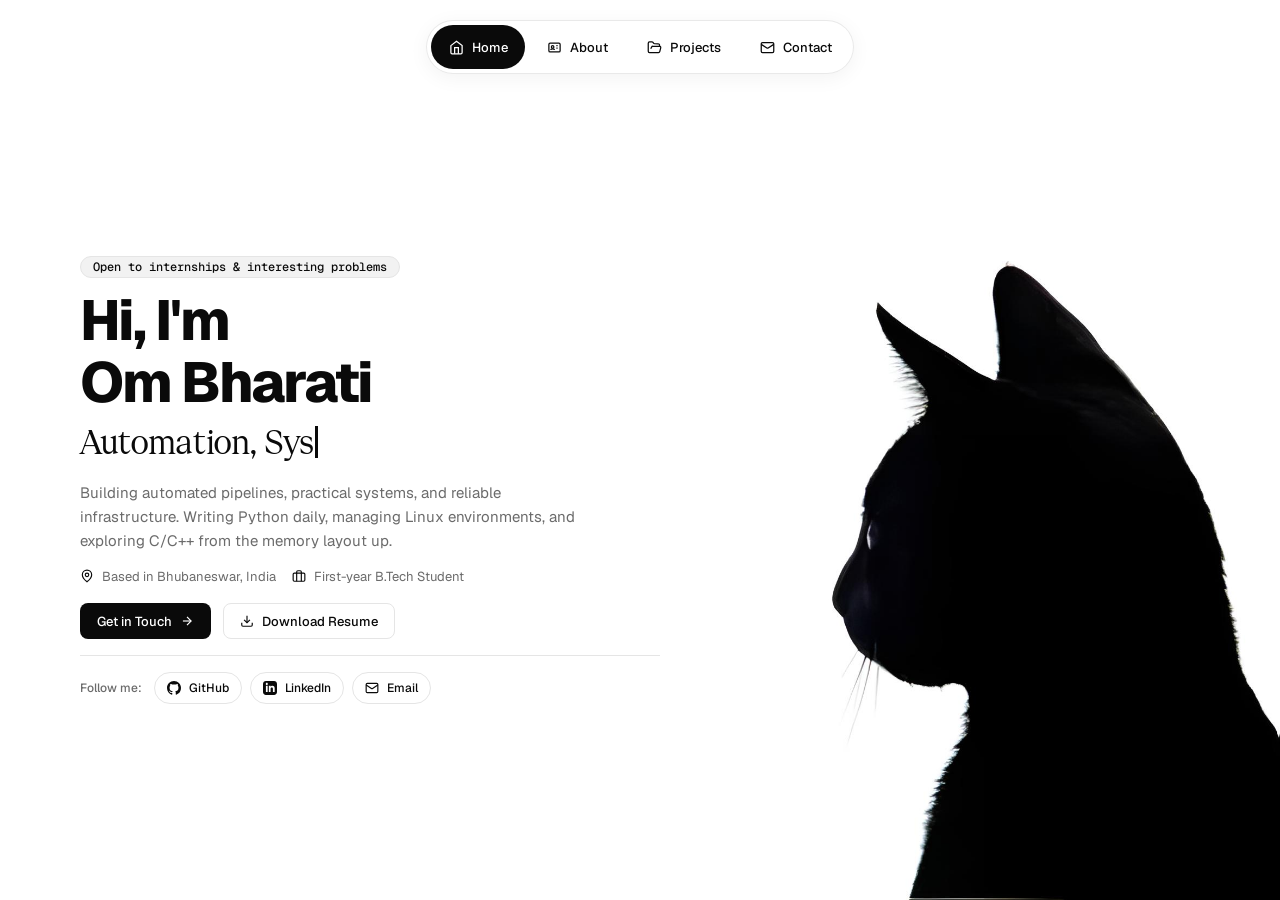
==== commit 10aa2e74: "feat: standardize typography on Geist family, add Things I'm Exploring section, and optimize respons" ====
--- a/index.html
+++ b/index.html
@@ -6,10 +6,10 @@
     <title>Om Bharati - Software Engineering Student</title>
     <meta name="description" content="Personal portfolio of Om Bharati, a Computer Science undergraduate focused on systems engineering, Linux, and backend fundamentals.">
     
-    <!-- Google Fonts: Inter & Playfair Display -->
-    <link rel="preconnect" href="https://fonts.googleapis.com">
-    <link rel="preconnect" href="https://fonts.gstatic.com" crossorigin>
-    <link href="https://fonts.googleapis.com/css2?family=Inter:wght@400;500;600;700;800&family=Playfair+Display:ital,wght@0,600;0,700;1,600;1,700&display=swap" rel="stylesheet">
+    <!-- Font Preloads: Geist Typography Stack (Local Self-Hosted Variable WOFF2) -->
+    <link rel="preload" href="assets/fonts/geist-sans/Geist-Variable.woff2" as="font" type="font/woff2" crossorigin>
+    <link rel="preload" href="assets/fonts/geist-serif/GeistSerifVF.woff2" as="font" type="font/woff2" crossorigin>
+    <link rel="preload" href="assets/fonts/geist-mono/GeistMono-Variable.woff2" as="font" type="font/woff2" crossorigin>
     
     <!-- Favicon -->
     <link rel="icon" href="data:image/svg+xml,%3Csvg xmlns='http://www.w3.org/2000/svg' viewBox='0 0 32 32'%3E%3Crect width='32' height='32' rx='6' fill='%230a0a0a'/ %3E%3Ctext x='16' y='22' font-family='sans-serif' font-size='18' font-weight='bold' fill='%23ffffff' text-anchor='middle'%3EO%3C/text%3E%3C/svg%3E">
@@ -28,28 +28,28 @@
     <!-- Floating Pill Navigation -->
     <header class="site-nav-wrapper">
         <nav class="site-nav" aria-label="Main Navigation">
-            <a href="index.html" class="nav-link active" aria-current="page">
+            <a href="index.html" class="nav-link active" aria-current="page" aria-label="Home">
                 <span class="nav-icon" aria-hidden="true">
                     <!-- Home icon -->
                     <svg width="15" height="15" viewBox="0 0 24 24"><path d="m3 9 9-7 9 7v11a2 2 0 0 1-2 2H5a2 2 0 0 1-2-2z"/><polyline points="9 22 9 12 15 12 15 22"/></svg>
                 </span>
                 <span class="nav-label">Home</span>
             </a>
-            <a href="about.html" class="nav-link">
+            <a href="about.html" class="nav-link" aria-label="About">
                 <span class="nav-icon" aria-hidden="true">
                     <!-- ID Card icon -->
                     <svg width="15" height="15" viewBox="0 0 24 24"><rect width="18" height="14" x="3" y="5" rx="2"/><circle cx="9" cy="11" r="2"/><path d="M15 9h2"/><path d="M15 13h2"/><path d="M6 16c0-1.5 1.5-2 3-2s3 .5 3 2"/></svg>
                 </span>
                 <span class="nav-label">About</span>
             </a>
-            <a href="projects.html" class="nav-link">
+            <a href="projects.html" class="nav-link" aria-label="Projects">
                 <span class="nav-icon" aria-hidden="true">
                     <!-- Folder Open icon -->
                     <svg width="15" height="15" viewBox="0 0 24 24"><path d="m6 14 1.45-2.9A2 2 0 0 1 9.24 10H20a2 2 0 0 1 1.94 2.5l-1.55 6a2 2 0 0 1-1.94 1.5H4a2 2 0 0 1-2-2V5c0-1.1.9-2 2-2h3.93a2 2 0 0 1 1.66.9l.82 1.2a2 2 0 0 0 1.66.9H18a2 2 0 0 1 2 2v2"/></svg>
                 </span>
                 <span class="nav-label">Projects</span>
             </a>
-            <a href="contact.html" class="nav-link">
+            <a href="contact.html" class="nav-link" aria-label="Contact">
                 <span class="nav-icon" aria-hidden="true">
                     <!-- Mail icon -->
                     <svg width="15" height="15" viewBox="0 0 24 24"><rect width="20" height="16" x="2" y="4" rx="2"/><path d="m22 7-8.97 5.7a1.94 1.94 0 0 1-2.06 0L2 7"/></svg>
--- a/style.css
+++ b/style.css
@@ -4,6 +4,97 @@
    Strict 8-Point Geometric Scale, Concentric Curvature Math, Soft Physics Easing
    No em dashes used. WCAG AA compliant contrast. CLS = 0 layout stability.
    ========================================================================== */
+
+/* ==========================================================================
+   Geist Typography System: Self-Hosted Variable Fonts & Zero CLS Fallbacks
+   ========================================================================== */
+
+/* 1. Primary Sans-Serif: Geist Sans */
+@font-face {
+    font-family: 'Geist Sans';
+    src: url('assets/fonts/geist-sans/Geist-Variable.woff2') format('woff2');
+    font-weight: 100 900;
+    font-style: normal;
+    font-display: swap;
+}
+
+@font-face {
+    font-family: 'Geist';
+    src: url('assets/fonts/geist-sans/Geist-Variable.woff2') format('woff2');
+    font-weight: 100 900;
+    font-style: normal;
+    font-display: swap;
+}
+
+/* Metric-matched fallback for Geist Sans (Zero CLS) */
+@font-face {
+    font-family: 'Geist Fallback';
+    src: local('Arial'),
+         local('Helvetica Neue'),
+         local('Segoe UI'),
+         local('Liberation Sans'),
+         local('DejaVu Sans'),
+         local('FreeSans');
+    size-adjust: 102.5%;
+    ascent-override: 98.05%;
+    descent-override: 28.78%;
+    line-gap-override: 0%;
+}
+
+/* 2. Editorial Serif: Geist Serif */
+@font-face {
+    font-family: 'Geist Serif';
+    src: url('assets/fonts/geist-serif/GeistSerifVF.woff2') format('woff2');
+    font-weight: 100 900;
+    font-style: normal;
+    font-display: swap;
+}
+
+/* Metric-matched fallback for Geist Serif (Zero CLS) */
+@font-face {
+    font-family: 'Geist Serif Fallback';
+    src: local('Georgia'),
+         local('Times New Roman'),
+         local('Liberation Serif'),
+         local('DejaVu Serif'),
+         local('FreeSerif');
+    size-adjust: 105.0%;
+    ascent-override: 95.0%;
+    descent-override: 26.0%;
+    line-gap-override: 0%;
+}
+
+/* 3. Technical Monospace: Geist Mono */
+@font-face {
+    font-family: 'Geist Mono';
+    src: url('assets/fonts/geist-mono/GeistMono-Variable.woff2') format('woff2');
+    font-weight: 100 900;
+    font-style: normal;
+    font-display: swap;
+}
+
+@font-face {
+    font-family: 'GeistMono';
+    src: url('assets/fonts/geist-mono/GeistMono-Variable.woff2') format('woff2');
+    font-weight: 100 900;
+    font-style: normal;
+    font-display: swap;
+}
+
+/* Metric-matched fallback for Geist Mono (Zero CLS) */
+@font-face {
+    font-family: 'Geist Mono Fallback';
+    src: local('Menlo'),
+         local('Consolas'),
+         local('Courier New'),
+         local('Liberation Mono'),
+         local('DejaVu Sans Mono'),
+         local('FreeMono');
+    size-adjust: 100.0%;
+    ascent-override: 100.5%;
+    descent-override: 29.5%;
+    line-gap-override: 0%;
+}
 
 :root {
     /* 1. Strict 8-Point Spatial Grid Tokens */
@@ -21,24 +112,67 @@
     /* 2. Color Palette */
     --bg: #fafafa;
     --bg-card: #ffffff;
+    --bg-subtle: #f8f8f8;
     --text: #0a0a0a;
     --text-muted: #6b6b6b;
+    --text-subtle: #888888;
     --pill-bg: #f2f2f2;
     --pill-hover: #e5e5e5;
     --border: #e5e5e5;
     --border-subtle: #f0f0f0;
+    --border-hover: #d1d1d1;
+    --color-white: #ffffff;
     --btn-primary-bg: #0a0a0a;
     --btn-primary-hover: #262626;
-    --btn-primary-text: #ffffff;
-    --btn-secondary-bg: #ffffff;
+    --btn-primary-text: var(--color-white);
+    --btn-secondary-bg: var(--color-white);
     --btn-secondary-hover: #f5f5f5;
     --btn-secondary-text: #0a0a0a;
 
-    /* 3. Typography */
-    --font-sans: 'Inter', -apple-system, BlinkMacSystemFont, 'Segoe UI', Roboto, Helvetica, Arial, sans-serif;
-    --font-serif: 'Playfair Display', Georgia, Cambria, 'Times New Roman', serif;
-
-    /* 4. Concentric Corner Curvature Math (R_inner = R_outer - padding)
+    /* 3. Typography Font Family Stacks with Zero-CLS Fallback Binding */
+    --font-sans: 'Geist Sans', 'Geist', 'Geist Fallback', -apple-system, BlinkMacSystemFont, 'Segoe UI', Roboto, Helvetica, Arial, sans-serif;
+    --font-serif: 'Geist Serif', 'Geist Serif Fallback', Georgia, Cambria, 'Times New Roman', serif;
+    --font-mono: 'Geist Mono', 'GeistMono', 'Geist Mono Fallback', ui-monospace, SFMono-Regular, Menlo, Monaco, Consolas, 'Liberation Mono', 'Courier New', monospace;
+
+    /* 4. Modular Typography Scale */
+    --text-2xs: 11px;
+    --text-xs: 12px;
+    --text-sm: 13px;
+    --text-base: 15px;
+    --text-md: 16px;
+    --text-lg: 18px;
+    --text-xl: 20px;
+    --text-2xl: 24px;
+    --text-3xl: 30px;
+    --text-4xl: 38px;
+    --text-5xl: 48px;
+    --text-6xl: 62px;
+
+    /* 5. Typography Weights */
+    --weight-regular: 400;
+    --weight-medium: 500;
+    --weight-semibold: 600;
+    --weight-bold: 700;
+    --weight-extrabold: 800;
+
+    /* 6. Line Heights (Leading) */
+    --leading-none: 1;
+    --leading-tight: 1.1;
+    --leading-snug: 1.25;
+    --leading-normal: 1.5;
+    --leading-relaxed: 1.6;
+
+    /* 7. Letter Spacing (Tracking) Scale */
+    --tracking-tighter: -0.035em;
+    --tracking-tight: -0.03em;
+    --tracking-snug: -0.02em;
+    --tracking-subtle: -0.01em;
+    --tracking-normal: 0em;
+    --tracking-wide: 0.05em;
+    --tracking-wider: 0.06em;
+    --tracking-widest: 0.08em;
+
+    /* 8. Concentric Corner Curvature Math (R_inner = R_outer - padding)
        Outer card radius: 16px, padding: 24px -> Inner elements: 8px.
        Pills maintain absolute curvature (9999px). */
     --radius-card: 16px;
@@ -46,12 +180,17 @@
     --radius-sm: 6px;
     --radius-pill: 9999px;
 
-    /* 5. Elevation Shadows */
+    /* 9. Container Layout Max-Widths */
+    --container-max: 1120px;
+    --container-prose: 820px;
+    --container-narrow: 680px;
+
+    /* 10. Elevation Shadows */
     --shadow-soft: 0 4px 20px rgba(0, 0, 0, 0.05);
     --shadow-card: 0 1px 3px rgba(0, 0, 0, 0.02), 0 4px 12px rgba(0, 0, 0, 0.03);
     --shadow-card-hover: 0 10px 24px rgba(0, 0, 0, 0.06);
 
-    /* 6. Soft Physics Motion (Apple-style ease-out spring) */
+    /* 11. Soft Physics Motion (Apple-style ease-out spring) */
     --nav-height: 52px;
     --ease-out-spring: cubic-bezier(0.16, 1, 0.3, 1);
     --transition-fast: 180ms cubic-bezier(0.16, 1, 0.3, 1);
@@ -71,7 +210,7 @@
 }
 
 html {
-    font-size: 15px;
+    font-size: var(--text-base);
     scroll-behavior: smooth;
     -webkit-font-smoothing: antialiased;
     -moz-osx-font-smoothing: grayscale;
@@ -81,19 +220,27 @@
     font-family: var(--font-sans);
     background-color: var(--bg);
     color: var(--text);
-    line-height: 1.6;
+    line-height: var(--leading-relaxed);
     min-height: 100vh;
     overflow-x: hidden;
 }
 
 /* Background image for home page only */
 body.home-page {
-    background-image: url('cat.jpeg');
+    background-image: url('assets/cat.jpeg');
     background-size: cover;
     background-position: right center;
     background-attachment: fixed;
     background-repeat: no-repeat;
-    background-color: #ffffff;
+    background-color: var(--color-white);
+}
+
+/* Ultrawide 21:9 & Multi-Monitor Headroom Preservation */
+@media (min-width: 1025px) and (min-aspect-ratio: 16/9) {
+    body.home-page {
+        background-size: auto 100%;
+        background-position: right center;
+    }
 }
 
 /* Accessible focus states with zero layout shift */
@@ -138,12 +285,13 @@
     align-items: center;
     gap: var(--space-2);
     padding: var(--space-2) var(--space-4);
+    min-height: 44px;
     border-radius: var(--radius-pill);
-    font-size: 13.5px;
-    font-weight: 500;
+    font-size: var(--text-sm);
+    font-weight: var(--weight-medium);
     color: var(--text);
     text-decoration: none;
-    line-height: 1;
+    line-height: var(--leading-none);
     transition: background-color var(--transition-fast), color var(--transition-fast), transform var(--transition-fast);
     white-space: nowrap;
     border: 1px solid transparent; /* pre-allocated for zero shift */
@@ -169,7 +317,7 @@
     width: 16px;
     height: 16px;
     flex-shrink: 0;
-    line-height: 1;
+    line-height: var(--leading-none);
 }
 
 .nav-icon svg {
@@ -182,7 +330,7 @@
 }
 
 .nav-label {
-    line-height: 1;
+    line-height: var(--leading-none);
 }
 
 /* ==========================================================================
@@ -192,9 +340,9 @@
 .viewport-page {
     position: relative;
     z-index: 2;
-    height: 100vh;
-    max-height: 100vh;
-    overflow: hidden;
+    min-height: 100vh;
+    height: auto;
+    overflow-y: visible;
     display: flex;
     flex-direction: column;
     justify-content: center;
@@ -203,9 +351,16 @@
     width: 100%;
 }
 
+.viewport-page.about-viewport-page {
+    overflow-y: visible;
+    justify-content: flex-start;
+    padding-top: calc(var(--nav-height) + var(--space-10));
+    padding-bottom: var(--space-16);
+}
+
 .viewport-inner {
     width: 100%;
-    max-width: 1120px;
+    max-width: var(--container-max);
     margin: 0 auto;
 }
 
@@ -226,7 +381,7 @@
 
 .content-container {
     width: 100%;
-    max-width: 820px;
+    max-width: var(--container-prose);
     margin: 0 auto;
 }
 
@@ -241,11 +396,11 @@
     gap: var(--space-2);
     padding: 10px var(--space-4);
     border-radius: var(--radius-inner);
-    font-size: 13.5px;
-    font-weight: 500;
+    font-size: var(--text-sm);
+    font-weight: var(--weight-medium);
     text-decoration: none;
     cursor: pointer;
-    line-height: 1;
+    line-height: var(--leading-none);
     white-space: nowrap;
     border: 1px solid transparent; /* pre-allocated border for zero layout shift */
     transition: background-color var(--transition-fast), border-color var(--transition-fast), color var(--transition-fast), transform var(--transition-fast), box-shadow var(--transition-fast);
@@ -273,13 +428,13 @@
 
 .btn-secondary:hover {
     background-color: var(--btn-secondary-hover);
-    border-color: #d1d1d1;
+    border-color: var(--border-hover);
     transform: translateY(-1px);
 }
 
 .btn-sm {
     padding: var(--space-2) var(--space-3);
-    font-size: 12.5px;
+    font-size: var(--text-xs);
     border-radius: var(--radius-inner);
 }
 
@@ -289,7 +444,7 @@
     justify-content: center;
     width: 14px;
     height: 14px;
-    line-height: 1;
+    line-height: var(--leading-none);
 }
 
 .btn-icon svg {
@@ -309,10 +464,11 @@
     color: var(--text);
     padding: var(--space-1) var(--space-3);
     border-radius: var(--radius-pill);
-    font-size: 12px;
-    font-weight: 500;
-    line-height: 1;
-    letter-spacing: -0.01em;
+    font-family: var(--font-mono);
+    font-size: var(--text-xs);
+    font-weight: var(--weight-medium);
+    line-height: var(--leading-none);
+    letter-spacing: var(--tracking-normal);
     border: 1px solid var(--border);
 }
 
@@ -324,23 +480,24 @@
     color: var(--text);
     padding: var(--space-1) var(--space-3);
     border-radius: var(--radius-pill);
-    font-size: 12px;
-    font-weight: 500;
-    line-height: 1.25;
+    font-family: var(--font-mono);
+    font-size: var(--text-xs);
+    font-weight: var(--weight-medium);
+    line-height: var(--leading-snug);
     border: 1px solid var(--border);
     transition: background-color var(--transition-fast), border-color var(--transition-fast), transform var(--transition-fast);
 }
 
 .pill-tag:hover {
     transform: scale(1.02);
-    border-color: #cecece;
+    border-color: var(--border-hover);
 }
 
 .pill-tag-primary {
     background-color: var(--text);
-    color: #ffffff;
+    color: var(--color-white);
     border-color: var(--text);
-    font-weight: 600;
+    font-weight: var(--weight-semibold);
 }
 
 .pill-tag-primary:hover {
@@ -385,10 +542,10 @@
 }
 
 .home-title {
-    font-size: clamp(38px, 4.4vw, 62px);
-    font-weight: 800;
-    line-height: 1.05;
-    letter-spacing: -0.035em;
+    font-size: clamp(var(--text-4xl), 4.4vw, var(--text-6xl));
+    font-weight: var(--weight-extrabold);
+    line-height: var(--leading-tight);
+    letter-spacing: var(--tracking-tighter);
     color: var(--text);
     margin: var(--space-3) 0 var(--space-2) 0;
 }
@@ -403,10 +560,10 @@
 .home-subtitle {
     font-family: var(--font-serif);
     font-size: clamp(22px, 2.5vw, 32px);
-    font-weight: 700;
-    color: var(--text);
-    letter-spacing: -0.01em;
-    line-height: 1.25;
+    font-weight: var(--weight-bold);
+    color: var(--text);
+    letter-spacing: var(--tracking-subtle);
+    line-height: var(--leading-snug);
 }
 
 .cursor {
@@ -425,8 +582,8 @@
 }
 
 .home-bio {
-    font-size: 14px;
-    line-height: 1.6;
+    font-size: var(--text-base);
+    line-height: var(--leading-relaxed);
     color: var(--text-muted);
     margin-bottom: var(--space-4);
     max-width: 520px;
@@ -437,7 +594,7 @@
     flex-wrap: wrap;
     gap: var(--space-4);
     margin-bottom: var(--space-5);
-    font-size: 13px;
+    font-size: var(--text-sm);
     color: var(--text-muted);
 }
 
@@ -445,7 +602,7 @@
     display: inline-flex;
     align-items: center;
     gap: var(--space-2);
-    line-height: 1;
+    line-height: var(--leading-none);
 }
 
 .meta-icon {
@@ -453,7 +610,7 @@
     align-items: center;
     justify-content: center;
     color: var(--text);
-    line-height: 1;
+    line-height: var(--leading-none);
 }
 
 .meta-icon svg {
@@ -483,10 +640,10 @@
 }
 
 .social-label {
-    font-size: 12.5px;
-    font-weight: 500;
-    color: var(--text-muted);
-    line-height: 1;
+    font-size: var(--text-xs);
+    font-weight: var(--weight-medium);
+    color: var(--text-muted);
+    line-height: var(--leading-none);
 }
 
 .social-links-list {
@@ -500,20 +657,20 @@
     align-items: center;
     gap: var(--space-2);
     padding: var(--space-2) var(--space-3);
-    background: #ffffff;
+    background: var(--color-white);
     border: 1px solid var(--border);
     border-radius: var(--radius-pill);
     color: var(--text);
     text-decoration: none;
-    font-size: 12px;
-    font-weight: 500;
-    line-height: 1;
+    font-size: var(--text-xs);
+    font-weight: var(--weight-medium);
+    line-height: var(--leading-none);
     transition: background-color var(--transition-fast), border-color var(--transition-fast), transform var(--transition-fast);
 }
 
 .social-link-pill:hover {
     background-color: var(--pill-bg);
-    border-color: #d1d1d1;
+    border-color: var(--border-hover);
     transform: translateY(-1px);
 }
 
@@ -523,7 +680,7 @@
     justify-content: center;
     width: 14px;
     height: 14px;
-    line-height: 1;
+    line-height: var(--leading-none);
 }
 
 .social-link-icon svg {
@@ -549,20 +706,20 @@
 }
 
 .page-title {
-    font-size: clamp(32px, 3.8vw, 48px);
-    font-weight: 800;
-    letter-spacing: -0.03em;
-    line-height: 1.1;
+    font-size: clamp(32px, 3.8vw, var(--text-5xl));
+    font-weight: var(--weight-extrabold);
+    letter-spacing: var(--tracking-tight);
+    line-height: var(--leading-tight);
     color: var(--text);
     margin: var(--space-2) 0 var(--space-1) 0;
 }
 
 .page-subtitle {
     font-family: var(--font-serif);
-    font-size: clamp(18px, 2vw, 24px);
-    font-weight: 700;
-    color: var(--text-muted);
-    letter-spacing: -0.01em;
+    font-size: clamp(var(--text-lg), 2vw, var(--text-2xl));
+    font-weight: var(--weight-bold);
+    color: var(--text-muted);
+    letter-spacing: var(--tracking-subtle);
 }
 
 .about-grid {
@@ -588,7 +745,7 @@
 .about-card:hover {
     transform: translateY(-2px);
     box-shadow: var(--shadow-card-hover);
-    border-color: #d1d1d1;
+    border-color: var(--border-hover);
 }
 
 .about-card-section {
@@ -600,10 +757,11 @@
 }
 
 .section-label {
-    font-size: 11px;
-    font-weight: 700;
+    font-family: var(--font-mono);
+    font-size: var(--text-2xs);
+    font-weight: var(--weight-bold);
     text-transform: uppercase;
-    letter-spacing: 0.06em;
+    letter-spacing: var(--tracking-wider);
     color: var(--text-muted);
     margin-bottom: var(--space-2);
 }
@@ -622,18 +780,18 @@
 
 .education-title {
     font-size: 14px;
-    font-weight: 600;
+    font-weight: var(--weight-semibold);
     color: var(--text);
 }
 
 .education-inst {
-    font-size: 13px;
+    font-size: var(--text-sm);
     color: var(--text-muted);
 }
 
 .education-meta {
-    font-size: 12px;
-    color: #888888;
+    font-size: var(--text-xs);
+    color: var(--text-subtle);
 }
 
 .highlights-list {
@@ -644,11 +802,11 @@
 }
 
 .highlight-item {
-    font-size: 12.5px;
+    font-size: var(--text-xs);
     color: var(--text-muted);
     position: relative;
     padding-left: var(--space-4);
-    line-height: 1.45;
+    line-height: var(--leading-normal);
 }
 
 .highlight-item::before {
@@ -684,6 +842,84 @@
 }
 
 /* ==========================================================================
+   Things I'm Exploring Section (Monochrome Ultra-Minimalist Grid)
+   ========================================================================== */
+
+.exploring-section {
+    margin-top: clamp(48px, 6vw, 64px);
+    width: 100%;
+}
+
+.exploring-header {
+    margin-bottom: var(--space-5);
+    text-align: left;
+}
+
+.exploring-title {
+    font-family: var(--font-sans);
+    font-size: clamp(28px, 3.2vw, 40px);
+    font-weight: var(--weight-extrabold);
+    letter-spacing: var(--tracking-tight);
+    line-height: var(--leading-tight);
+    color: var(--text);
+    margin: var(--space-2) 0 var(--space-1) 0;
+}
+
+.exploring-subtitle {
+    font-family: var(--font-serif);
+    font-size: clamp(17px, 1.8vw, 22px);
+    font-weight: var(--weight-bold);
+    color: var(--text-muted);
+    letter-spacing: var(--tracking-subtle);
+    margin: 0;
+    line-height: var(--leading-snug);
+}
+
+.exploring-grid {
+    display: grid;
+    grid-template-columns: repeat(3, minmax(0, 1fr));
+    gap: var(--space-6);
+    align-items: stretch;
+}
+
+.exploring-card {
+    background: var(--bg-card);
+    border: 1px solid var(--border);
+    border-radius: var(--radius-card);
+    padding: var(--space-6);
+    box-shadow: var(--shadow-card);
+    display: flex;
+    flex-direction: column;
+    justify-content: flex-start;
+    height: 100%;
+    transition: transform var(--transition-fast), box-shadow var(--transition-fast), border-color var(--transition-fast);
+}
+
+.exploring-card:hover {
+    transform: translateY(-2px);
+    box-shadow: var(--shadow-card-hover);
+    border-color: var(--border-hover);
+}
+
+.exploring-card-title {
+    font-family: var(--font-mono);
+    font-size: var(--text-2xs);
+    font-weight: var(--weight-bold);
+    text-transform: uppercase;
+    letter-spacing: var(--tracking-widest);
+    color: var(--text-muted);
+    margin-bottom: var(--space-4);
+    line-height: var(--leading-snug);
+}
+
+.exploring-tags {
+    display: flex;
+    flex-wrap: wrap;
+    gap: var(--space-2);
+    align-items: center;
+}
+
+/* ==========================================================================
    Page 3: Projects Index (Single Viewport Layout)
    ========================================================================== */
 
@@ -694,9 +930,20 @@
 
 .projects-grid {
     display: grid;
-    grid-template-columns: repeat(3, 1fr);
+    grid-template-columns: repeat(6, 1fr);
     gap: var(--space-4);
     align-items: stretch;
+}
+
+.projects-grid .project-card:nth-child(1),
+.projects-grid .project-card:nth-child(2),
+.projects-grid .project-card:nth-child(3) {
+    grid-column: span 2;
+}
+
+.projects-grid .project-card:nth-child(4),
+.projects-grid .project-card:nth-child(5) {
+    grid-column: span 3;
 }
 
 .project-card {
@@ -718,7 +965,7 @@
 .project-card:hover {
     transform: translateY(-2px);
     box-shadow: var(--shadow-card-hover);
-    border-color: #d1d1d1;
+    border-color: var(--border-hover);
 }
 
 .project-card-header {
@@ -729,11 +976,11 @@
 }
 
 .project-card-title {
-    font-size: 16px;
-    font-weight: 700;
-    color: var(--text);
-    letter-spacing: -0.02em;
-    line-height: 1.2;
+    font-size: var(--text-md);
+    font-weight: var(--weight-bold);
+    color: var(--text);
+    letter-spacing: var(--tracking-snug);
+    line-height: var(--leading-snug);
 }
 
 .project-card-arrow {
@@ -746,7 +993,7 @@
     background: var(--pill-bg);
     color: var(--text);
     transition: background-color var(--transition-fast), transform var(--transition-fast);
-    line-height: 1;
+    line-height: var(--leading-none);
 }
 
 .project-card-arrow svg {
@@ -760,14 +1007,14 @@
 
 .project-card:hover .project-card-arrow {
     background: var(--btn-primary-bg);
-    color: #ffffff;
+    color: var(--color-white);
     transform: translate(2px, -2px);
 }
 
 .project-card-desc {
-    font-size: 12.5px;
-    color: var(--text-muted);
-    line-height: 1.5;
+    font-size: var(--text-xs);
+    color: var(--text-muted);
+    line-height: var(--leading-normal);
     margin-bottom: var(--space-4);
     flex-grow: 1;
 }
@@ -786,12 +1033,12 @@
     display: inline-flex;
     align-items: center;
     gap: var(--space-2);
-    font-size: 13px;
-    font-weight: 500;
+    font-size: var(--text-sm);
+    font-weight: var(--weight-medium);
     color: var(--text-muted);
     text-decoration: none;
     margin-bottom: var(--space-6);
-    line-height: 1;
+    line-height: var(--leading-none);
     transition: color var(--transition-fast);
 }
 
@@ -814,17 +1061,17 @@
 
 .project-detail-title {
     font-size: clamp(34px, 4.2vw, 54px);
-    font-weight: 800;
-    letter-spacing: -0.03em;
-    line-height: 1.05;
+    font-weight: var(--weight-extrabold);
+    letter-spacing: var(--tracking-tight);
+    line-height: var(--leading-tight);
     margin-bottom: var(--space-2);
     color: var(--text);
 }
 
 .project-detail-tagline {
     font-family: var(--font-serif);
-    font-size: clamp(20px, 2.3vw, 28px);
-    font-weight: 700;
+    font-size: clamp(var(--text-xl), 2.3vw, 28px);
+    font-weight: var(--weight-bold);
     color: var(--text-muted);
     margin-bottom: var(--space-5);
 }
@@ -856,16 +1103,16 @@
 }
 
 .detail-section-title {
-    font-size: 18px;
-    font-weight: 700;
-    color: var(--text);
-    letter-spacing: -0.02em;
+    font-size: var(--text-lg);
+    font-weight: var(--weight-bold);
+    color: var(--text);
+    letter-spacing: var(--tracking-snug);
     margin-bottom: var(--space-3);
 }
 
 .detail-paragraph {
     font-size: 14.5px;
-    line-height: 1.65;
+    line-height: var(--leading-relaxed);
     color: var(--text-muted);
     margin-bottom: var(--space-4);
 }
@@ -896,12 +1143,31 @@
     flex-shrink: 0;
 }
 
+/* Responsive Table Wrapper */
+.table-responsive {
+    width: 100%;
+    overflow-x: auto;
+    -webkit-overflow-scrolling: touch;
+    margin-top: var(--space-3);
+    border: 1px solid var(--border);
+    border-radius: var(--radius-inner);
+    background: var(--color-white);
+}
+
+.table-responsive .tech-table {
+    margin-top: 0;
+    border: none;
+    border-radius: 0;
+    min-width: 100%;
+}
+
 .tech-table {
     width: 100%;
     border-collapse: collapse;
     margin-top: var(--space-3);
-    font-size: 13.5px;
-    background: #ffffff;
+    font-family: var(--font-mono);
+    font-size: var(--text-sm);
+    background: var(--color-white);
     border: 1px solid var(--border);
     border-radius: var(--radius-inner);
     overflow: hidden;
@@ -914,9 +1180,9 @@
 }
 
 .tech-table th {
-    background: #f8f8f8;
-    font-weight: 600;
-    font-size: 12.5px;
+    background: var(--bg-subtle);
+    font-weight: var(--weight-semibold);
+    font-size: var(--text-xs);
     color: var(--text);
 }
 
@@ -925,7 +1191,7 @@
 }
 
 .tech-table td:first-child {
-    font-weight: 600;
+    font-weight: var(--weight-semibold);
     color: var(--text);
     white-space: nowrap;
     width: 25%;
@@ -948,11 +1214,11 @@
     display: inline-flex;
     align-items: center;
     gap: var(--space-2);
-    font-size: 13px;
-    font-weight: 500;
+    font-size: var(--text-sm);
+    font-weight: var(--weight-medium);
     color: var(--text-muted);
     text-decoration: none;
-    line-height: 1;
+    line-height: var(--leading-none);
     transition: color var(--transition-fast);
 }
 
@@ -970,7 +1236,7 @@
 }
 
 .contact-viewport-inner {
-    max-width: 680px;
+    max-width: var(--container-narrow);
     margin: 0 auto;
     width: 100%;
 }
@@ -1018,7 +1284,7 @@
 .contact-card:hover {
     transform: translateY(-2px);
     box-shadow: var(--shadow-card-hover);
-    border-color: #d1d1d1;
+    border-color: var(--border-hover);
 }
 
 .contact-info-list {
@@ -1037,13 +1303,13 @@
     padding: var(--space-2) var(--space-3);
     border-radius: var(--radius-inner);
     border: 1px solid var(--border);
-    background: #ffffff;
+    background: var(--color-white);
     transition: background-color var(--transition-fast), border-color var(--transition-fast);
 }
 
 .contact-info-item:hover {
     background-color: var(--pill-bg);
-    border-color: #d1d1d1;
+    border-color: var(--border-hover);
 }
 
 .contact-info-icon {
@@ -1054,7 +1320,7 @@
     justify-content: center;
     color: var(--text);
     flex-shrink: 0;
-    line-height: 1;
+    line-height: var(--leading-none);
 }
 
 .contact-info-icon svg {
@@ -1077,16 +1343,17 @@
 }
 
 .contact-info-label {
-    font-size: 11px;
-    font-weight: 600;
+    font-family: var(--font-mono);
+    font-size: var(--text-2xs);
+    font-weight: var(--weight-semibold);
     text-transform: uppercase;
-    letter-spacing: 0.05em;
+    letter-spacing: var(--tracking-wide);
     color: var(--text-muted);
 }
 
 .contact-info-val {
-    font-size: 13.5px;
-    font-weight: 500;
+    font-size: var(--text-sm);
+    font-weight: var(--weight-medium);
     color: var(--text);
 }
 
@@ -1096,10 +1363,10 @@
 
 .form-label {
     display: block;
-    font-size: 11.5px;
-    font-weight: 600;
+    font-size: var(--text-2xs);
+    font-weight: var(--weight-semibold);
     text-transform: uppercase;
-    letter-spacing: 0.05em;
+    letter-spacing: var(--tracking-wide);
     color: var(--text-muted);
     margin-bottom: var(--space-1);
 }
@@ -1109,9 +1376,9 @@
     padding: 9px var(--space-3);
     border-radius: var(--radius-inner);
     border: 1px solid var(--border);
-    background: #ffffff;
+    background: var(--color-white);
     font-family: var(--font-sans);
-    font-size: 13.5px;
+    font-size: var(--text-sm);
     color: var(--text);
     transition: border-color var(--transition-fast), box-shadow var(--transition-fast);
 }
@@ -1145,15 +1412,15 @@
     justify-content: center;
     gap: 6px;
     padding: var(--space-2) var(--space-3);
-    background: #ffffff;
+    background: var(--color-white);
     border: 1px solid var(--border);
     border-radius: var(--radius-inner);
     color: var(--text-muted);
     font-family: var(--font-sans);
-    font-size: 12px;
-    font-weight: 600;
+    font-size: var(--text-xs);
+    font-weight: var(--weight-semibold);
     cursor: pointer;
-    line-height: 1;
+    line-height: var(--leading-none);
     transition: background-color var(--transition-fast), border-color var(--transition-fast), color var(--transition-fast), transform var(--transition-fast);
     white-space: nowrap;
 }
@@ -1161,7 +1428,7 @@
 .btn-copy-email:hover {
     background-color: var(--pill-bg);
     color: var(--text);
-    border-color: #cecece;
+    border-color: var(--border-hover);
 }
 
 .btn-copy-email:active {
@@ -1175,7 +1442,7 @@
     display: inline-flex;
     align-items: center;
     justify-content: center;
-    line-height: 1;
+    line-height: var(--leading-none);
 }
 
 .icon-swap .icon-copy {
@@ -1223,8 +1490,8 @@
 .form-status {
     padding: var(--space-2) var(--space-3);
     border-radius: var(--radius-inner);
-    font-size: 12px;
-    line-height: 1.4;
+    font-size: var(--text-xs);
+    line-height: var(--leading-normal);
     margin-bottom: var(--space-3);
     transition: opacity 0.3s ease;
 }
@@ -1248,9 +1515,42 @@
 }
 
 .form-note {
-    font-size: 11.5px;
+    font-size: var(--text-2xs);
     color: var(--text-muted);
     margin-top: var(--space-2);
+}
+
+/* ==========================================================================
+   Code & Monospace Elements
+   ========================================================================== */
+
+code, pre, kbd {
+    font-family: var(--font-mono);
+    font-size: 0.9em;
+}
+
+code {
+    background-color: var(--bg-subtle);
+    color: var(--text);
+    padding: 2px var(--space-1);
+    border-radius: var(--radius-sm);
+    border: 1px solid var(--border-subtle);
+}
+
+pre {
+    background-color: var(--bg-subtle);
+    padding: var(--space-3) var(--space-4);
+    border-radius: var(--radius-inner);
+    border: 1px solid var(--border-subtle);
+    overflow-x: auto;
+    line-height: var(--leading-normal);
+}
+
+pre code {
+    background: transparent;
+    padding: 0;
+    border: none;
+    font-size: var(--text-sm);
 }
 
 /* ==========================================================================
@@ -1276,12 +1576,17 @@
    Responsive Adaptations & Precision Breakpoint Matrix
    ========================================================================== */
 
+/* Tablet Contrast Guardrail: Cat background repositioning at <= 1024px */
+@media (max-width: 1024px) {
+    body.home-page {
+        background-size: 260px auto;
+        background-position: right bottom;
+        background-attachment: scroll;
+    }
+}
+
 @media (max-width: 960px), (max-height: 680px) {
     .viewport-page {
-        height: auto;
-        min-height: 100vh;
-        max-height: none;
-        overflow-y: auto;
         padding-top: calc(var(--nav-height) + var(--space-8));
         padding-bottom: var(--space-12);
     }
@@ -1291,6 +1596,12 @@
     }
 
     .about-grid {
+        grid-template-columns: 1fr 1fr;
+        gap: var(--space-5);
+        align-items: stretch;
+    }
+
+    .exploring-grid {
         grid-template-columns: 1fr;
         gap: var(--space-5);
     }
@@ -1298,6 +1609,17 @@
     .projects-grid {
         grid-template-columns: repeat(2, 1fr);
         gap: var(--space-4);
+    }
+
+    .projects-grid .project-card:nth-child(1),
+    .projects-grid .project-card:nth-child(2),
+    .projects-grid .project-card:nth-child(3),
+    .projects-grid .project-card:nth-child(4) {
+        grid-column: auto;
+    }
+
+    .projects-grid .project-card:nth-child(5) {
+        grid-column: 1 / -1;
     }
 
     .contact-grid {
@@ -1318,9 +1640,11 @@
     }
 
     .nav-link {
-        padding: 7px 11px;
-        font-size: 12px;
-        min-height: 40px;
+        padding: 10px 14px;
+        font-size: var(--text-xs);
+        min-height: 44px;
+        min-width: 44px;
+        justify-content: center;
     }
 
     .nav-label {
@@ -1332,9 +1656,18 @@
         height: 16px;
     }
 
+    .about-grid {
+        grid-template-columns: 1fr;
+        gap: var(--space-5);
+    }
+
     .projects-grid {
         grid-template-columns: 1fr;
         gap: var(--space-4);
+    }
+
+    .projects-grid .project-card {
+        grid-column: auto;
     }
 
     .cta-row {
@@ -1350,7 +1683,7 @@
 
     .form-input, .form-textarea {
         min-height: 48px; /* Strict touch target */
-        font-size: 16px; /* Blocks iOS Safari auto-zoom */
+        font-size: var(--text-md); /* Blocks iOS Safari auto-zoom */
     }
 
     .form-textarea {
@@ -1367,6 +1700,10 @@
         padding: var(--space-5);
     }
 
+    .exploring-card {
+        padding: var(--space-5);
+    }
+
     .contact-card-footer {
         flex-direction: column;
         align-items: stretch;
@@ -1384,9 +1721,54 @@
     }
 
     body.home-page {
-        background-size: 240px auto;
+        background-size: 180px auto;
         background-position: right bottom;
         background-attachment: scroll;
+    }
+
+    .home-layout {
+        padding-bottom: 72px;
+    }
+}
+
+/* ==========================================================================
+   Small Mobile Adaptations (<= 480px)
+   ========================================================================== */
+
+@media (max-width: 480px) {
+    .scrollable-page {
+        padding-left: var(--space-4);
+        padding-right: var(--space-4);
+    }
+
+    .viewport-page {
+        padding-left: var(--space-4);
+        padding-right: var(--space-4);
+    }
+
+    .contact-card-wide {
+        padding: var(--space-4);
+    }
+
+    .contact-email-row {
+        flex-direction: column;
+        align-items: stretch;
+        gap: var(--space-2);
+    }
+
+    .btn-copy-email {
+        width: 100%;
+        min-height: 44px;
+        justify-content: center;
+    }
+
+    .tech-table th, .tech-table td {
+        padding: 8px 10px;
+    }
+
+    .tech-table td:first-child {
+        white-space: normal;
+        width: 35%;
     }
 }
 
